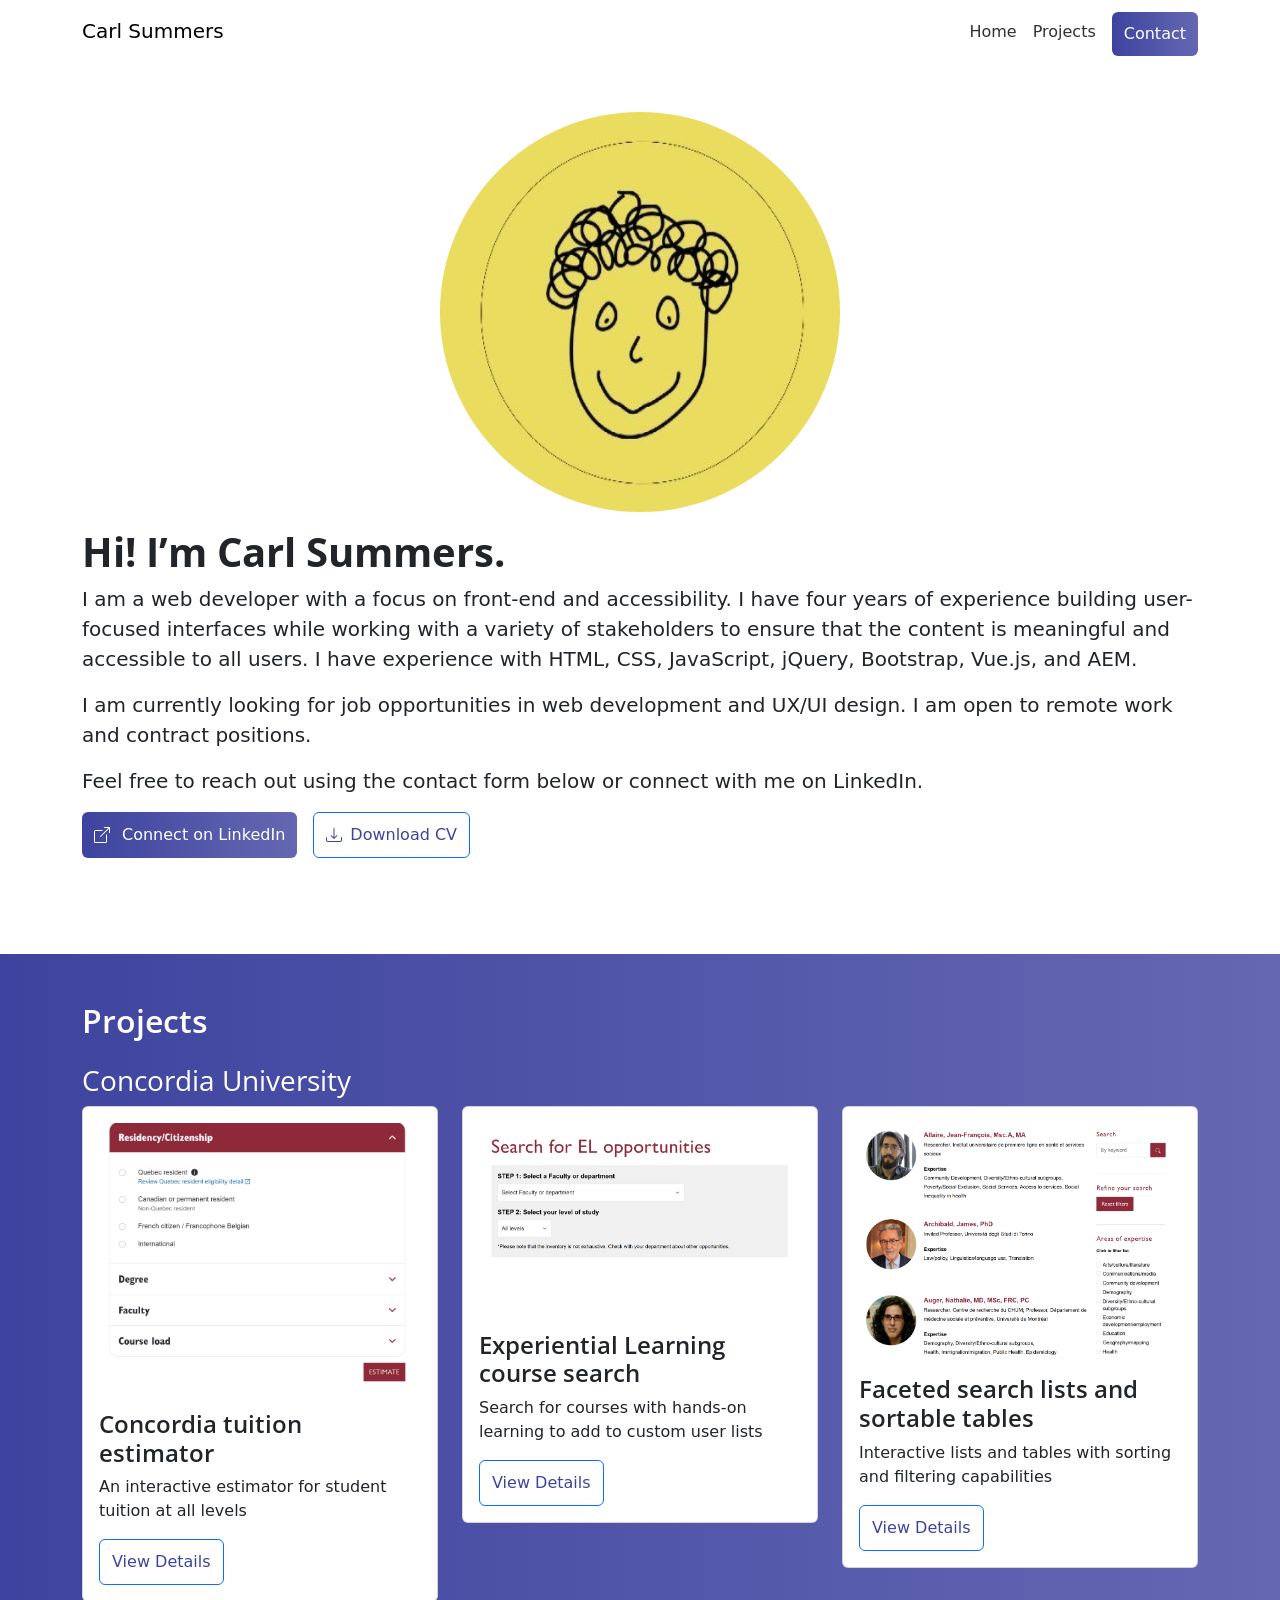
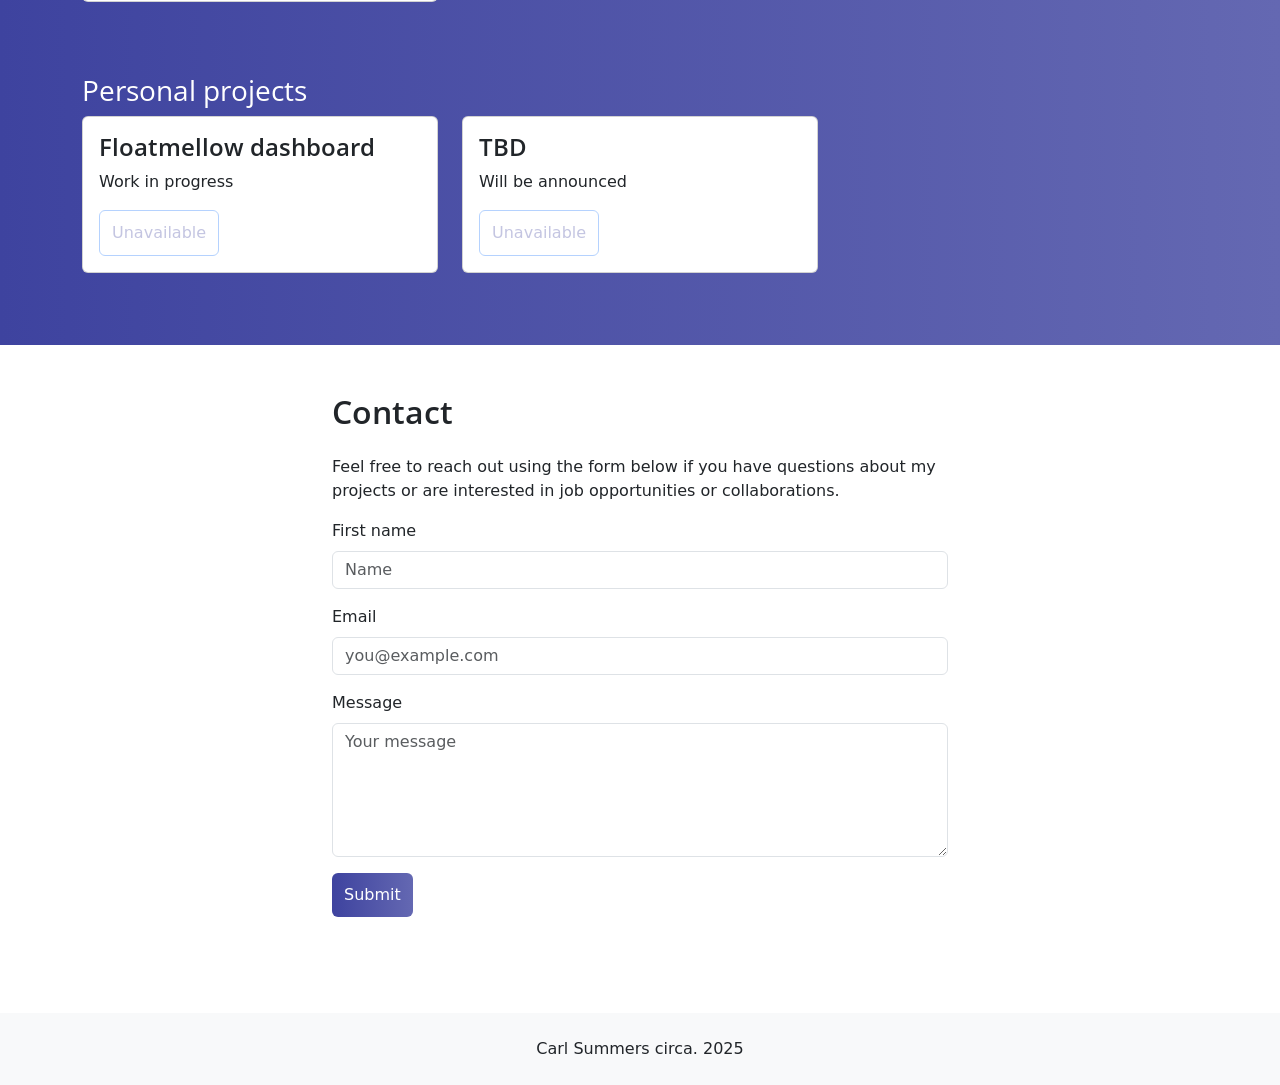
==== index.html @ 45f04d7b "Change w-50 to col-12 col-md-6" ====
<!DOCTYPE html>
<html lang="en">
<head>
  <meta charset="UTF-8">
  <meta name="viewport" content="width=device-width, initial-scale=1.0">
  <title>Carl Summers - Home</title>
  <link href="https://cdn.jsdelivr.net/npm/bootstrap@5.3.3/dist/css/bootstrap.min.css" rel="stylesheet">
  <link rel="preconnect" href="https://fonts.googleapis.com">
<link rel="preconnect" href="https://fonts.gstatic.com" crossorigin>
<link href="https://fonts.googleapis.com/css2?family=Open+Sans:ital,wght@0,300..800;1,300..800&display=swap" rel="stylesheet">
  <link rel="stylesheet" href="css/styles.css">
</head>
<body>
  <nav class="navbar navbar-expand-lg navbar-light">
    <div class="container">
      <a class="navbar-brand" href="index.html">Carl Summers</a>
      <div class="collapse navbar-collapse">
        <ul class="navbar-nav ms-auto">
          <li class="nav-item"><a class="nav-link" href="index.html">Home</a></li>
          <li class="nav-item"><a class="nav-link" href="index.html#projects">Projects</a></li>
          <li class="nav-item mt-1 ms-2"><a class="btn btn-primary" href="contact.html">Contact</a></li>
        </ul>
      </div>
    </div>
  </nav>

  <section class="py-5 d-flex flex-column align-items-center" id="home">
    <div class="img-container">
      <img src="img\background.jpg" alt="Profile Image" class="rounded-circle mx-auto d-block" style="width: 400px; height: 400px;">
    </div>
    <div class="container mt-3" role="region" aria-label="Introduction">
      <h1>Hi! I’m Carl Summers.</h1>
      <p class="lead">I am a web developer with a focus on front-end and accessibility. I have four years of experience building user-focused interfaces while working with a variety of stakeholders to ensure that the content is meaningful and accessible to all users. I have experience with HTML, CSS, JavaScript, jQuery, Bootstrap, Vue.js, and AEM.</p>
      <p class="lead">I am currently looking for job opportunities in web development and UX/UI design. I am open to remote work and contract positions.</p>
      <p class="lead">Feel free to reach out using the contact form below or connect with me on LinkedIn.</p>
      <div class="d-flex mt-3">
        <a href="https://www.linkedin.com/in/carl-summers-webdev/" class="btn btn-primary d-flex align-items-center" target="_blank">
          <svg xmlns="http://www.w3.org/2000/svg" width="16" height="16" fill="currentColor" class="bi bi-box-arrow-up-right me-1" viewBox="0 0 16 16">
            <path fill-rule="evenodd" d="M8.636 3.5a.5.5 0 0 0-.5-.5H1.5A1.5 1.5 0 0 0 0 4.5v10A1.5 1.5 0 0 0 1.5 16h10a1.5 1.5 0 0 0 1.5-1.5V7.864a.5.5 0 0 0-1 0V14.5a.5.5 0 0 1-.5.5h-10a.5.5 0 0 1-.5-.5v-10a.5.5 0 0 1 .5-.5h6.636a.5.5 0 0 0 .5-.5"/>
            <path fill-rule="evenodd" d="M16 .5a.5.5 0 0 0-.5-.5h-5a.5.5 0 0 0 0 1h3.793L6.146 9.146a.5.5 0 1 0 .708.708L15 1.707V5.5a.5.5 0 0 0 1 0z"/>
          </svg>
          <span class="ms-2">Connect on LinkedIn</span>
        </a>
        <a download class="btn btn-outline-primary d-flex align-items-center ms-3" href="files/Carl_Summers_CV.pdf" target="_blank">
          <svg xmlns="http://www.w3.org/2000/svg" width="16" height="16" fill="currentColor" class="bi bi-download" viewBox="0 0 16 16">
            <path d="M.5 9.9a.5.5 0 0 1 .5.5v2.5a1 1 0 0 0 1 1h12a1 1 0 0 0 1-1v-2.5a.5.5 0 0 1 1 0v2.5a2 2 0 0 1-2 2H2a2 2 0 0 1-2-2v-2.5a.5.5 0 0 1 .5-.5"/>
            <path d="M7.646 11.854a.5.5 0 0 0 .708 0l3-3a.5.5 0 0 0-.708-.708L8.5 10.293V1.5a.5.5 0 0 0-1 0v8.793L5.354 8.146a.5.5 0 1 0-.708.708z"/>
          </svg>
          <span class="ms-2">Download CV</span>
        </a>
      </div>
    </div>
  </section>

  <section class="py-5 mt-5 bg-gradients" id="projects">
    <div class="container" role="region" aria-label="Projects">
      <h2 class="mb-4">Projects</h2>
      <h3 class="fw-normal">Concordia University</h3>
      <div class="row">
        <div class="col-md-4">
          <div class="card mb-4">
            <div class="card-body">
              <img src="img/Screenshot 2025-04-14 145049.png" alt="Project Image" class="img-fluid mb-3">
              <h4 class="card-title">Concordia tuition estimator</h4>
              <p class="card-text">An interactive estimator for student tuition at all levels</p>
              <a href="project-detail.html?id=1"
              data-src="img\tuition-estimator.gif"
              data-title="Concordia tuition estimator"
              data-involvement="<ul>
                <li>Myself</li>
                <li>UX expert on best practices to display content and user paths and accessibility concerns, who worked closely to get specifications and clarity from stakeholders</li>
 <li>UI designer who worked with Figma and worked alongside the UX expert</li>
<li>project manager who aided in testing data and structuring documentation with overview of how data is being conditionally calculated; developed endpoints through AEM endpoints that were queried via code implementation</li>
<li>Manager or my lead who was overseeing the time estimates and timeframe of the project</li>
              </ul>"
              data-role="<ul>
                <li>implementation of financial data logic and UI functionality</li>
                <li>Constructing documentation of all conditional paths for each option in the tuition estimator including special clauses defined by the stakeholder; lot of this was done in conjunction with the project manager</li>
                <li>Worked closely with UX/UI on how to implement UI flow and how to display financial data in a meaningful way</li>
                <li>Worked with project manager who aided in structuring and testing data shown from tuition estimator, and provided an endpoint with the financial data to be pulled in</li>
              </ul>"
              data-factors="<ul>
                  <li>Accessible UI and navigation for disabled and sight impaired users; using screen reader and keyboard testing to thoroughly discover issues</li>
                  <li>Bootstrap 5 component functionality through custom tooltips that work with both mouse and keyboard, and are read by screen readers</li>
                  <li>Understandable and meaningful content implementation by showing it to the correct audience</li>
                  <li>Implement multiple conditions for the various options chosen through the UI and do necessary calculations on financial data</li>
                  <li>Provide time estimates to my manager</li>
                  <li>Use of jQuery and JavaScript, CSS, HTML for styling and functionality</li>
                  <li>AEM and content fragments</li>
                  <li>GitHub for code storage and version control</li>
                </ul>"
              data-link="https://www.concordia.ca/students/financial/tuition-fees/rates.html"
              class="btn btn-outline-primary portfolio-btn">View Details</a>
            </div>
          </div>
        </div>
        <div class="col-md-4">
          <div class="card mb-4">
            <div class="card-body">
              <img src="img/Screenshot 2025-04-14 145919.png" alt="Project Image" class="img-fluid mb-3">
              <h4 class="card-title">Experiential Learning course search</h4>
              <p class="card-text">Search for courses with hands-on learning to add to custom user lists</p>
              <a href="project-detail.html?id=2"
              data-src="img\experiential-learning.gif"
              data-title="Experiential Learning course search"
              data-involvement="<ul><li>Myself and my lead who was overseeing the project</li></ul>"
              data-role="<ul>
                <li>Update existing code to Bootstrap 5 and modernize the UI</li>
                <li>Update the UI so that it is fully accessible to screen reader</li>
                <li>Work with Vue to update filtering functionality displaying additional metadata content relating to each course</li>
                <li>Embedding in AEM and using FileZilla FTP server to upload files to host server</li>
                <li>Cleaning Excel data and compiling into CSV for upload to Concordia’s Open Data service</li>
              </ul>"
              data-factors="<ul>
                <li>Keeping track of new content to add and that it is correct</li>
                <li>Ensuring that the UI and design is accessible to all users</li>
                <li>Check with stakeholders about specifications and update them on progress</li>
              </ul>"
              data-link="https://www.concordia.ca/academics/experiential-learning/students/search.html"
              class="btn btn-outline-primary portfolio-btn">View Details</a>
            </div>
          </div>
        </div>
        <div class="col-md-4">
          <div class="card mb-4">
            <div class="card-body">
              <img class="img-fluid mb-3" src="img\Screenshot 2025-04-14 150159.png" alt="Project Image">
              <h4 class="card-title">Faceted search lists and sortable tables</h4>
              <p class="card-text">Interactive lists and tables with sorting and filtering capabilities</p>
              <a href="project-detail.html?id=3"
                  data-src="img\faceted-search-list.gif"
                 data-title="Faceted search lists and sortable tables"
                 data-involvement="<ul><li>Myself and the webmaster in charge of the project</li></ul>"
                  data-role="<ul>
                    <li>Update UI of faceted search to Bootstrap 5 and fix filtering using vanilla JavaScript</li>
                    <li>Create sortable table using <span><a href='https://mottie.github.io/tablesorter/docs/'></a>Tablesorter</span> library which can use multiple query parameters passed to the table</li>
                  </ul>"
                  data-factors="<ul>
                    <li>Legacy code with broken functionality had to be updated</li>
                    <li>Client was specific about layout of the table and how it should look</li>
                  </ul>"
                  data-link="https://www.concordia.ca/artsci/scpa/quescren/researchers/Researcher-directory.html"
                 class="btn btn-outline-primary portfolio-btn">View Details</a>
            </div>
          </div>
        </div>
      </div>
      <h3 class="mt-5 fw-normal">Personal projects</h3>
      <div class="row">
        <div class="col-md-4">
          <div class="card mb-4">
            <div class="card-body">
              <h4 class="card-title">Floatmellow dashboard</h4>
              <p class="card-text">Work in progress</p>
              <a href="project-detail.html?id=4"
                data-title=""
                data-description=""
                data-role=""
                data-factors=""
                data-link=""
                class="btn btn-outline-primary portfolio-btn disabled"
                aria-disabled="true">
                Unavailable
              </a>
            </div>
          </div>
        </div>
        <div class="col-md-4">
          <div class="card mb-4">
            <div class="card-body">
              <h4 class="card-title">TBD</h4>
              <p class="card-text">Will be announced</p>
              <a href="project-detail.html?id=5"
                data-title=""
                data-description=""
                data-role=""
                data-factors=""
                data-link=""
                class="btn btn-outline-primary portfolio-btn disabled"
                aria-disabled="true">
                Unavailable
              </a>
            </div>
          </div>
        </div>
      </div>
    </div>
  </section>

  <section class="py-5" id="contact">
    <div class="container col-12 col-md-6 mx-md-auto" role="region" aria-label="Contact form">
      <h2 class="mb-4">Contact</h2>
      <p>Feel free to reach out using the form below if you have questions about my projects or are interested in job opportunities or collaborations.</p>
      <form action="https://api.web3forms.com/submit" method="POST">
        <input type="hidden" name="access_key" value="1ac0d9ce-be2e-49bb-8efc-424d55ab4672">
        <div class="mb-3">
          <label for="name" class="form-label">First name</label>
          <input type="text" name="name" class="form-control" id="name" placeholder="Name" required>
        </div>
        <div class="mb-3">
          <label for="email" class="form-label">Email</label>
          <input type="email" class="form-control" name="email" id="email" placeholder="you@example.com" required>
        </div>
        <div class="mb-3">
          <label for="message" class="form-label">Message</label>
          <textarea class="form-control" id="message" name="message" rows="5" placeholder="Your message" required></textarea>
        </div>
        <input type="hidden" name="redirect" value="https://web3forms.com/success">
        <button type="submit" class="btn btn-primary">Submit</button>
      </form>
    </div>
  </section>

  <footer class="text-center py-4 bg-light mt-5">
    <p class="mb-0">Carl Summers circa. 2025</p>
  </footer>

  <script src="https://cdn.jsdelivr.net/npm/bootstrap@5.3.3/dist/js/bootstrap.bundle.min.js"></script>
  <script src="js/index.js"></script>
</body>
</html>
---- css/styles.css ----
h1 {
    font-family: 'Open Sans', sans-serif;
    font-size: 2.5rem;
    font-weight: 700;
}

h2 {
    font-family: 'Open Sans', sans-serif;
    font-size: 2rem;
    font-weight: 600;
}
h3 {
    font-family: 'Open Sans', sans-serif;
    font-size: 1.75rem;
    font-weight: 600;
}
h4 {
    font-family: 'Open Sans', sans-serif;
    font-size: 1.5rem;
    font-weight: 600;
}
h5 {
    font-family: 'Open Sans', sans-serif;
    font-size: 1.25rem;
    font-weight: 600;
}
h6 {
    font-family: 'Open Sans', sans-serif;
    font-size: 1rem;
    font-weight: 600;
}

details {
    color: #3e439f;
}

.btn-link {
    color: #3e439f;
}

.btn.disabled {
    color: #3e439f;
    opacity: 0.3;
    pointer-events: none;
}

a:focus {
    outline: 1px solid inherit;
}

a.btn-primary,
button.btn-primary {
    background: linear-gradient(to right, #3e439f, #6468b2);
    border: none;
    color: white;
}

a.btn-primary:hover,
button.btn-primary:hover,
a.btn-primary:active,
button.btn-primary:active {
    background: linear-gradient(to right, #6468b2, #3e439f);
    color: white;
}

a.btn,
.nav-link,
button.btn {
    min-width: 44px;
    min-height: 44px;
    line-height: 32px;
}

a.btn:focus-visible {
    outline: 1px solid inherit;
}

a.btn-primary:focus {
    outline: 1px solid inherit;
    outline-offset: -2px;
}

a.btn-outline-primary:hover,
.btn:first-child:active,
:not(.btn-check)+.btn:active {
    background-color: #4e54c8;
    border-color: #4e54c8;
    color: white;
}

.btn-outline-primary {
    border-color: linear-gradient(to right, #6468b2, #3e439f);
    color: #3e439f;
}

.bg-gradients {
    background: linear-gradient(to right, #3e439f, #6468b2);
    color: white;
}

.nav-link {
    color: rgba(0, 0, 0, 0.807);
}

.navbar-brand {
    min-width: 44px;
    min-height: 44px;
    line-height: 32px;
}
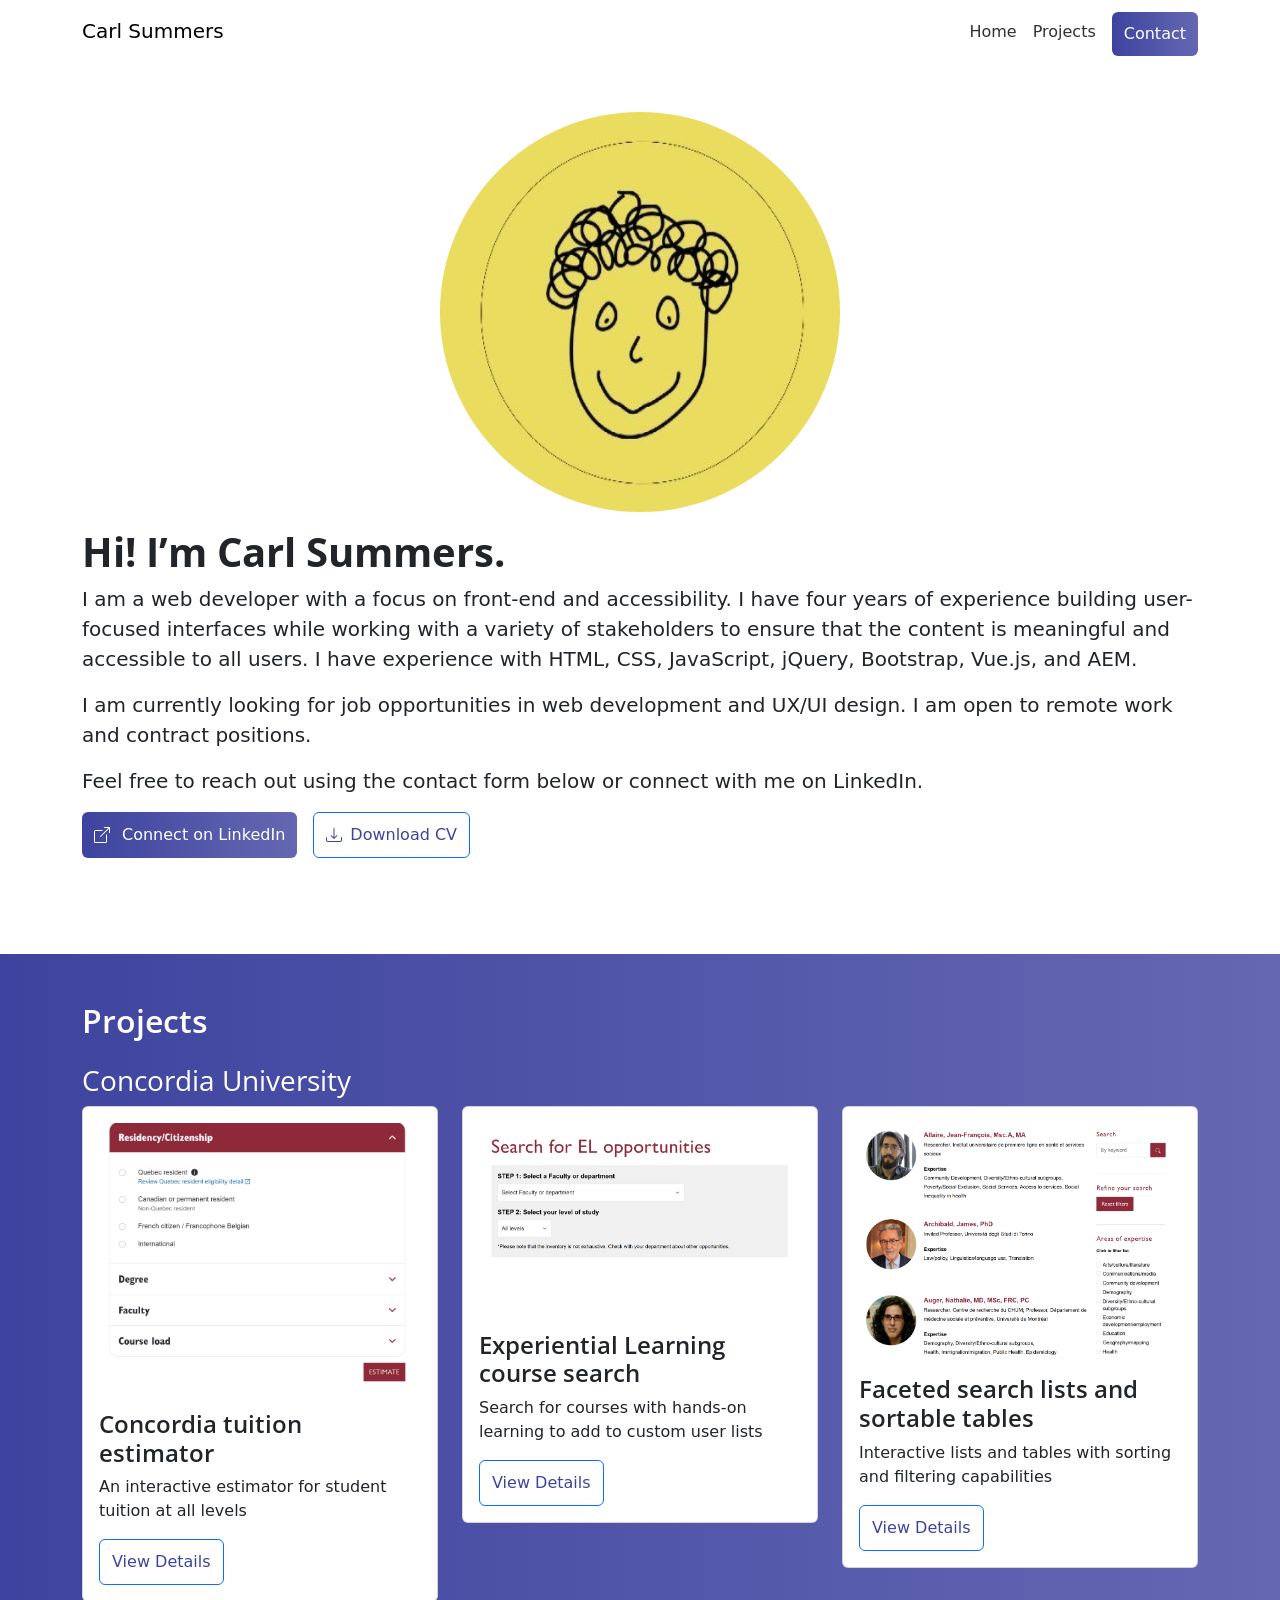
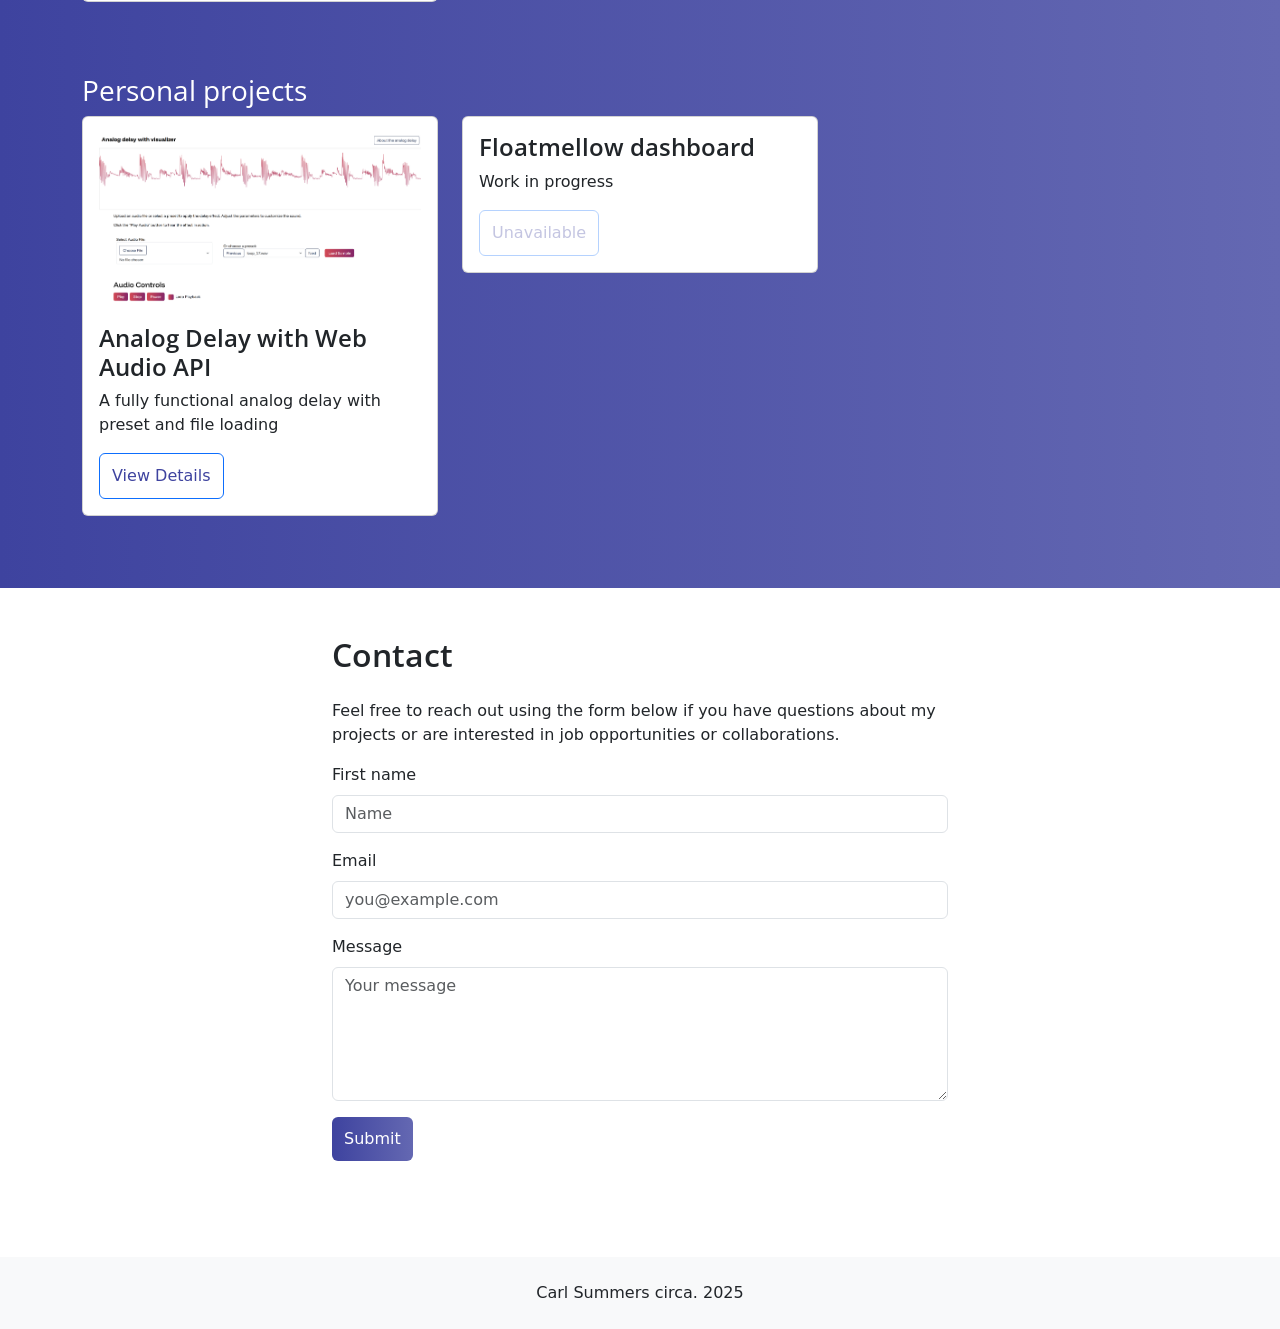
==== commit 0996f0e6: "Upload person project number 1" ====
--- a/index.html
+++ b/index.html
@@ -150,26 +150,38 @@
         <div class="col-md-4">
           <div class="card mb-4">
             <div class="card-body">
+              <img class="img-fluid mb-3" src="img\Screenshot 2025-04-20 223058.png" alt="Project Image">
+              <h4 class="card-title">Analog Delay with Web Audio API</h4>
+              <p class="card-text">A fully functional analog delay with preset and file loading</p>
+              <a href="project-detail.html?id=4"
+              data-src="img\analog-delay-project.gif"
+                data-title="Analog Delay with Web Audio API"
+                data-involvement="<ul><li>Myself</li></ul>"
+                data-role="<ul>
+                  <li>Created a fully functional analog delay using Web Audio API</li>
+                  <li>Built UI with accessibility in mind with strong emphasis on focus states and keyboard navigation</li>
+                  <li>Leveraged JavaScript module system without the need for Node.js</li>
+                  <li>Integrated a preset system that lets users scrub through or select presets, and load them</li>
+                  <li>Leveraged tools such as ChatGPT to help with code generation and debugging</li>
+                  <li>Always wanted to learn about audio processing as I am a hobbyist musician</li>
+                </ul>"
+                data-factors="<ul>
+                  <li>Learned Web Audio API for the first time and encountered its steep learning curve</li>
+                  <li>First time working with digital signal processing (DSP) in code to make audio effects</li>
+                  <li>First time using JavaScript module system without NodeJS</li>
+                  <li>Could not integrate DrumGAN directly since there's no API integration available at the moment</li>"
+                data-link="https://analogdelay.netlify.app/"
+                class="btn btn-outline-primary portfolio-btn">
+                View Details
+              </a>
+            </div>
+          </div>
+        </div>
+        <div class="col-md-4">
+          <div class="card mb-4">
+            <div class="card-body">
               <h4 class="card-title">Floatmellow dashboard</h4>
               <p class="card-text">Work in progress</p>
-              <a href="project-detail.html?id=4"
-                data-title=""
-                data-description=""
-                data-role=""
-                data-factors=""
-                data-link=""
-                class="btn btn-outline-primary portfolio-btn disabled"
-                aria-disabled="true">
-                Unavailable
-              </a>
-            </div>
-          </div>
-        </div>
-        <div class="col-md-4">
-          <div class="card mb-4">
-            <div class="card-body">
-              <h4 class="card-title">TBD</h4>
-              <p class="card-text">Will be announced</p>
               <a href="project-detail.html?id=5"
                 data-title=""
                 data-description=""
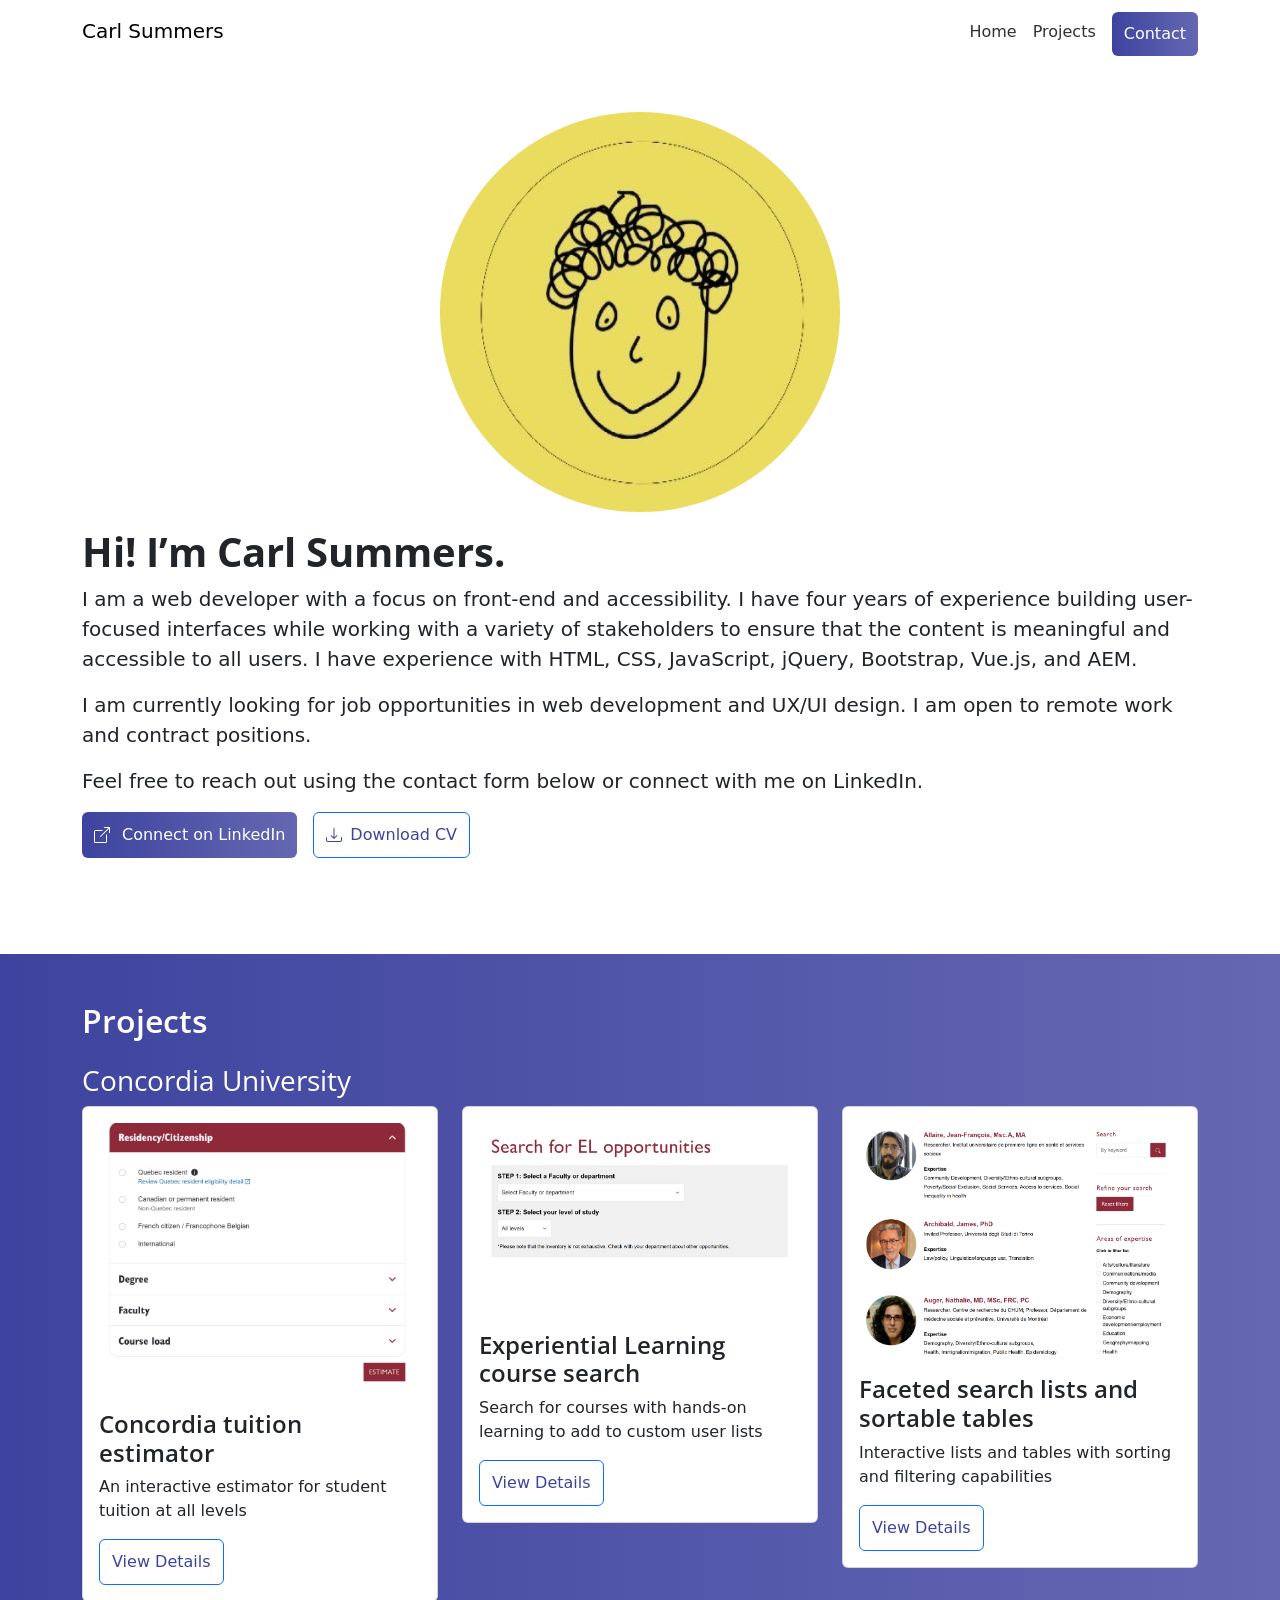
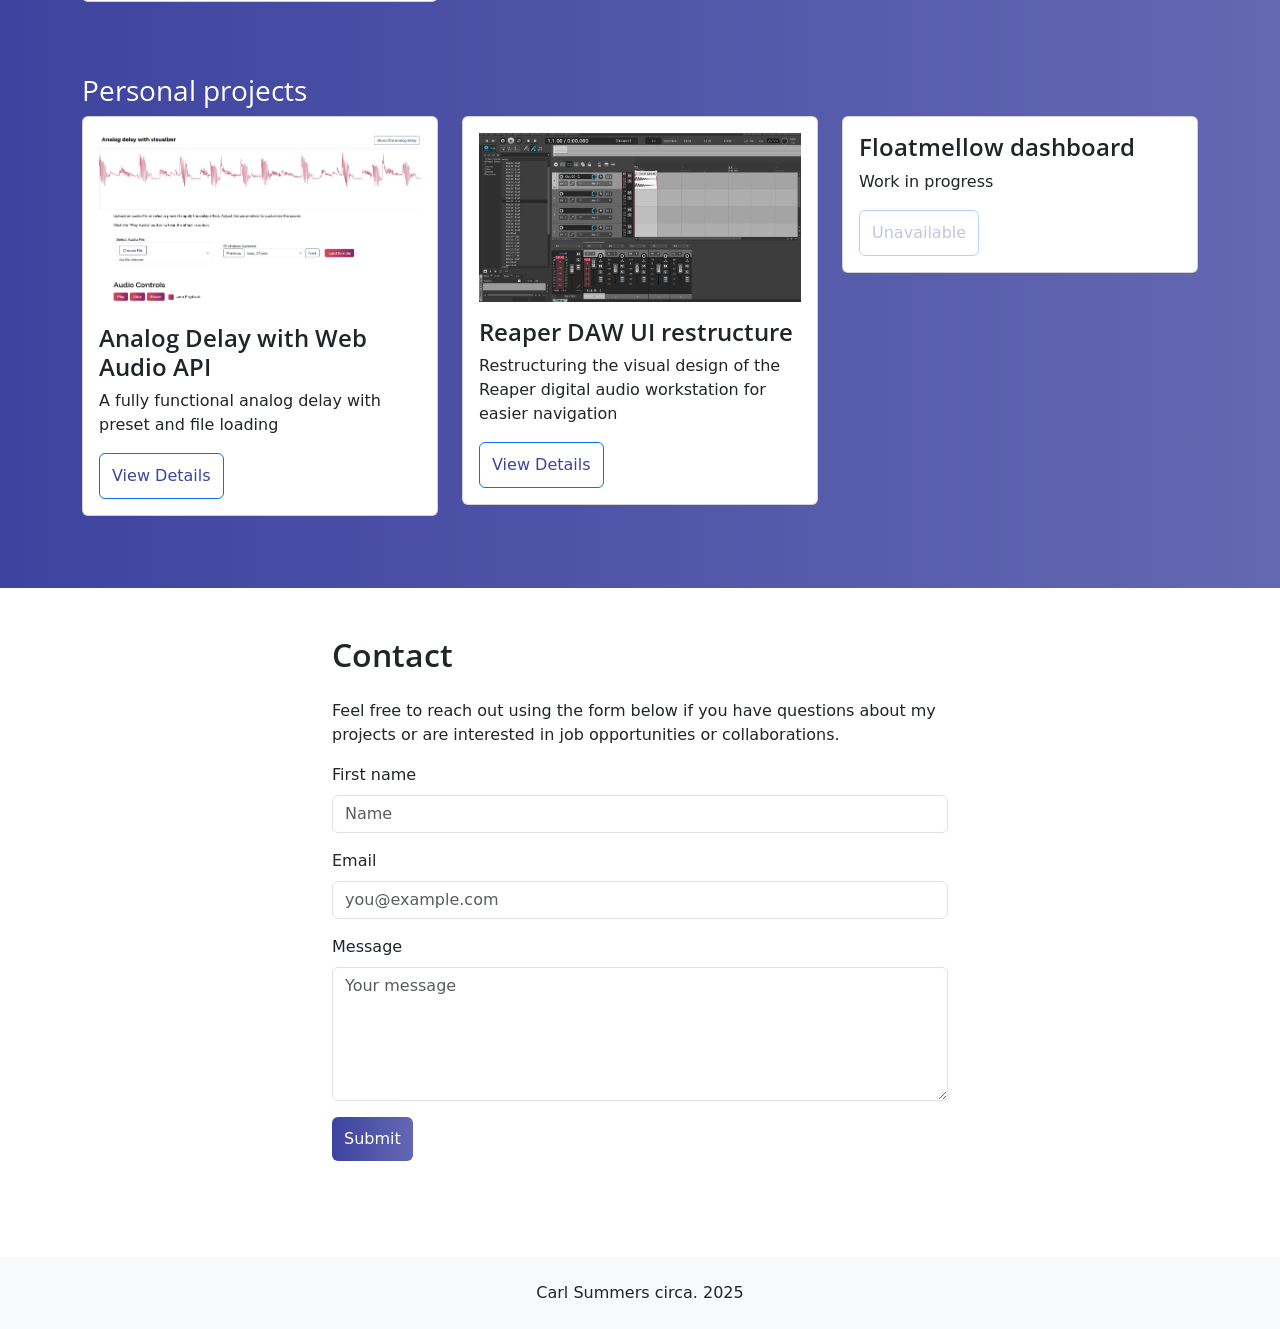
==== commit 232d09fd: "Add Reaper UI restructuring project" ====
--- a/index.html
+++ b/index.html
@@ -169,8 +169,37 @@
                   <li>Learned Web Audio API for the first time and encountered its steep learning curve</li>
                   <li>First time working with digital signal processing (DSP) in code to make audio effects</li>
                   <li>First time using JavaScript module system without NodeJS</li>
-                  <li>Could not integrate DrumGAN directly since there's no API integration available at the moment</li>"
+                  <li>Could not integrate DrumGAN directly since there's no API integration available at the moment</li>
+                </ul>"
                 data-link="https://analogdelay.netlify.app/"
+                class="btn btn-outline-primary portfolio-btn">
+                View Details
+              </a>
+            </div>
+          </div>
+        </div>
+        <div class="col-md-4">
+          <div class="card mb-4">
+            <div class="card-body">
+              <img class="img-fluid mb-3" src="img\reaper-daw-ui-restructure.jpg" alt="Project Image">
+              <h4 class="card-title">Reaper DAW UI restructure</h4>
+              <p class="card-text">Restructuring the visual design of the Reaper digital audio workstation for easier navigation</p>
+              <a href="project-detail.html?id=4"
+              data-src="img\reaper-daw-ui-restructure.jpg"
+                data-title="Reaper DAW UI restructure"
+                data-involvement="<ul><li>Myself</li></ul>"
+                data-role="<ul>
+                  <li>Updated icons, menu structure and layout of my copy of the Reaper digital audio workstation</li>
+                  <li>Solved the issue of confusing menu icons cluttering the screen and chunking similar functions together</li>
+                  <li>Used ReaPack scripts and external icons to update the UI</li>
+                  <li>Consider what my needs were for design and usability as a music producer and audio engineer</li>
+                </ul>"
+                data-factors="<ul>
+                  <li>Learned implementation of ReaPack scripts to implement dropdowns</li>
+                  <li>Learned Reaper's concept of Action IDs to activate scripts and native Reaper functionality</li>
+                  <li>Understand how Reaper loads and uses icons and tooltips for menu items</li>
+                </ul>"
+                data-link=""
                 class="btn btn-outline-primary portfolio-btn">
                 View Details
               </a>
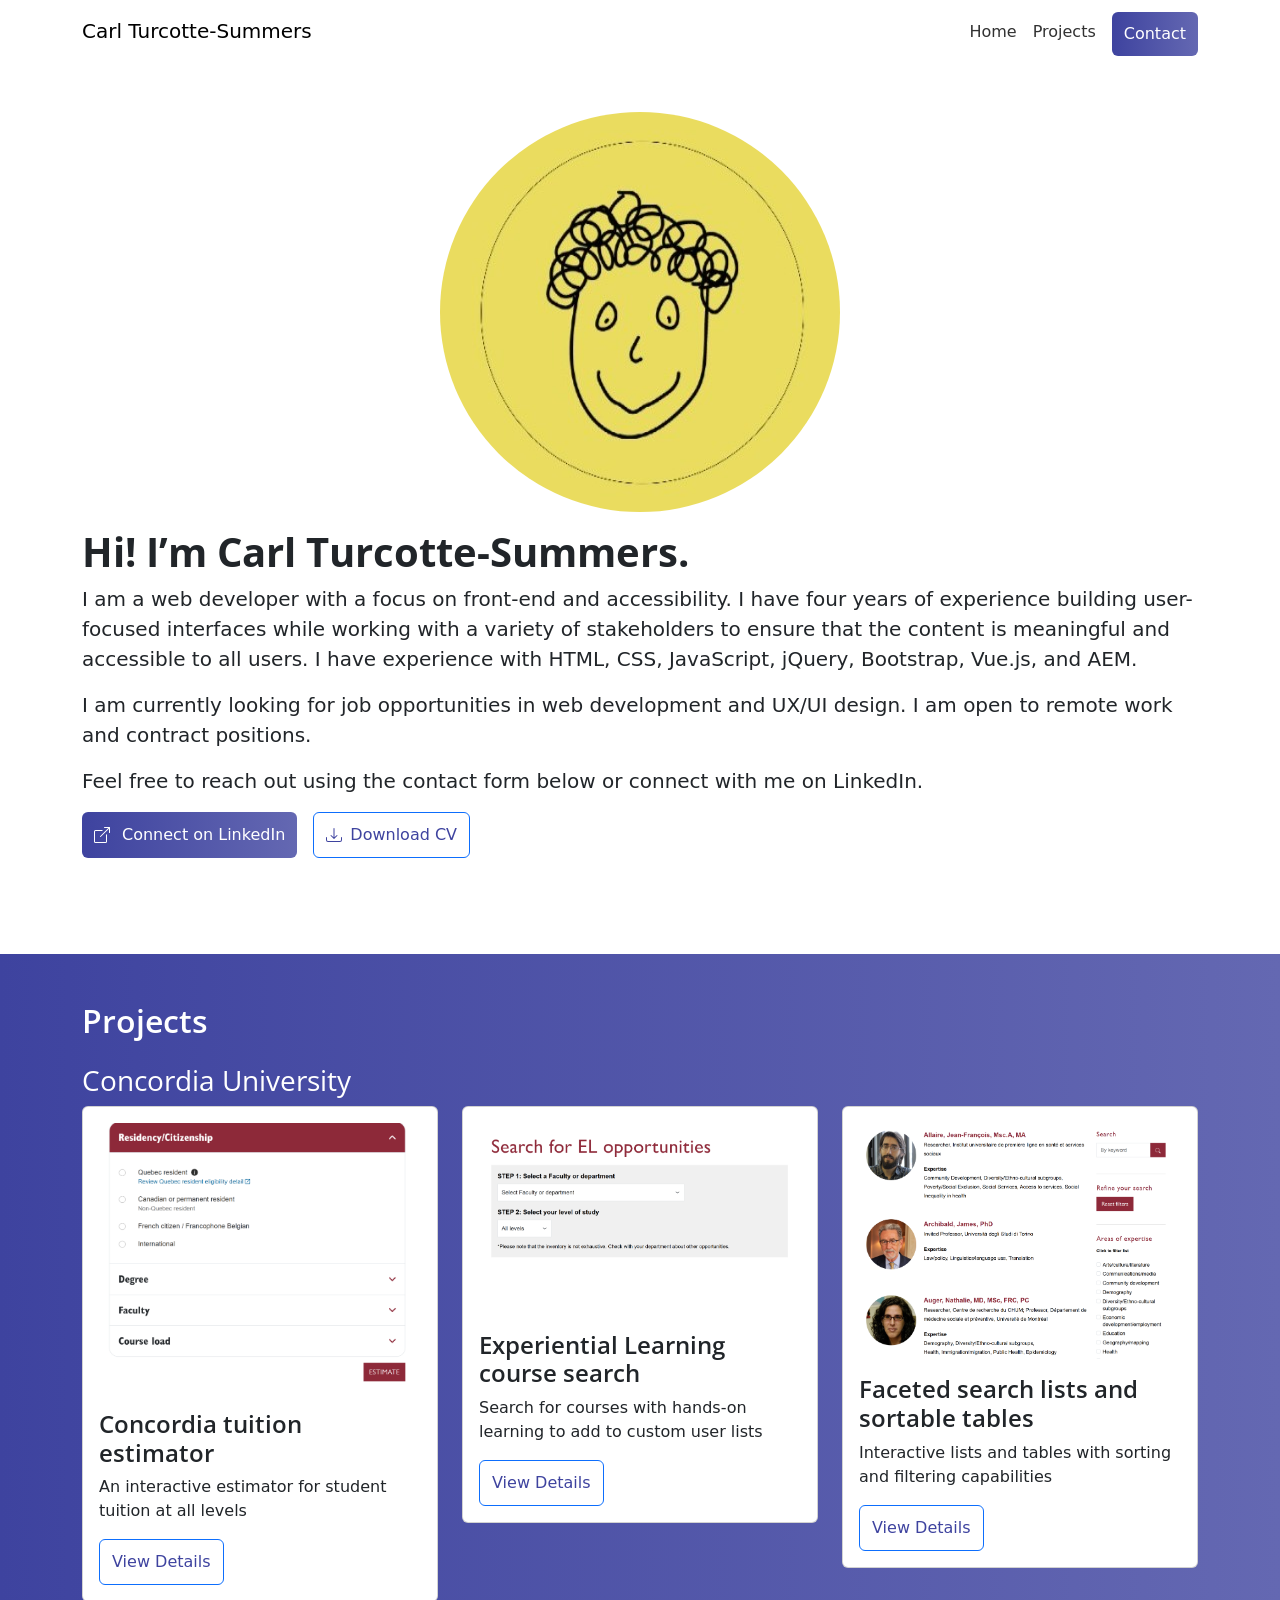
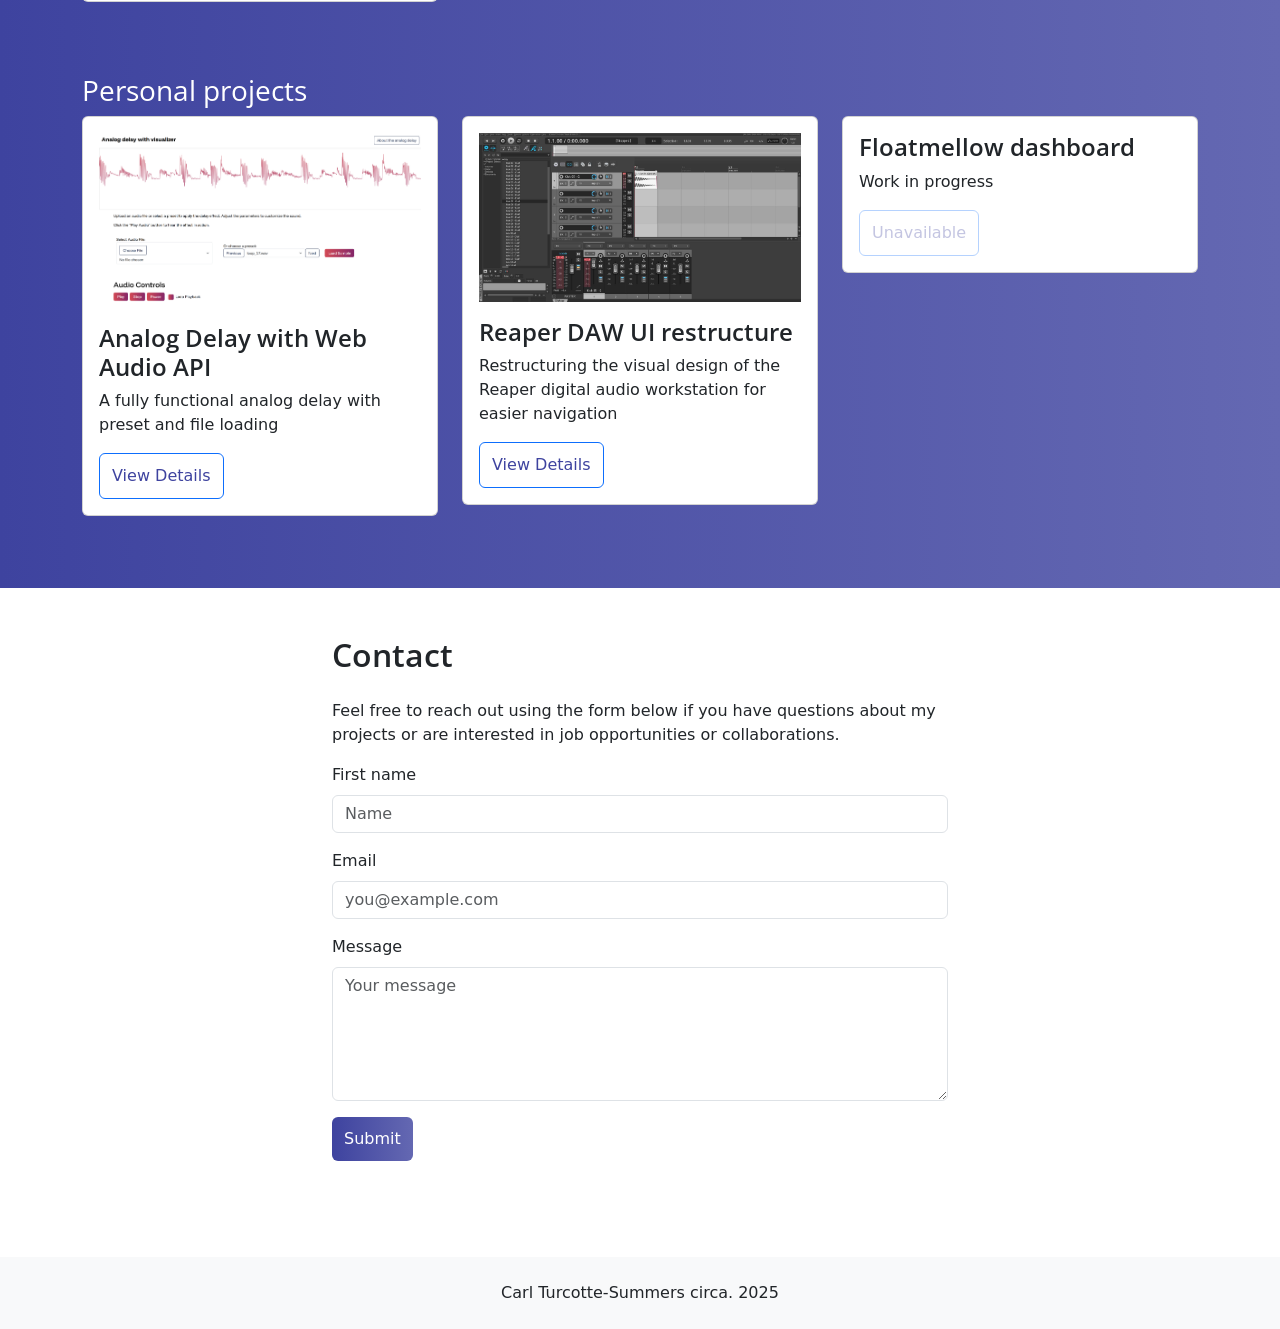
==== commit b7e048ba: "Update date to be Turcotte-Summers for branding" ====
--- a/index.html
+++ b/index.html
@@ -3,7 +3,7 @@
 <head>
   <meta charset="UTF-8">
   <meta name="viewport" content="width=device-width, initial-scale=1.0">
-  <title>Carl Summers - Home</title>
+  <title>Home | Carl Turcotte-Summers</title>
   <link href="https://cdn.jsdelivr.net/npm/bootstrap@5.3.3/dist/css/bootstrap.min.css" rel="stylesheet">
   <link rel="preconnect" href="https://fonts.googleapis.com">
 <link rel="preconnect" href="https://fonts.gstatic.com" crossorigin>
@@ -13,7 +13,7 @@
 <body>
   <nav class="navbar navbar-expand-lg navbar-light">
     <div class="container">
-      <a class="navbar-brand" href="index.html">Carl Summers</a>
+      <a class="navbar-brand" href="index.html">Carl Turcotte-Summers</a>
       <div class="collapse navbar-collapse">
         <ul class="navbar-nav ms-auto">
           <li class="nav-item"><a class="nav-link" href="index.html">Home</a></li>
@@ -29,7 +29,7 @@
       <img src="img\background.jpg" alt="Profile Image" class="rounded-circle mx-auto d-block" style="width: 400px; height: 400px;">
     </div>
     <div class="container mt-3" role="region" aria-label="Introduction">
-      <h1>Hi! I’m Carl Summers.</h1>
+      <h1>Hi! I’m Carl Turcotte-Summers.</h1>
       <p class="lead">I am a web developer with a focus on front-end and accessibility. I have four years of experience building user-focused interfaces while working with a variety of stakeholders to ensure that the content is meaningful and accessible to all users. I have experience with HTML, CSS, JavaScript, jQuery, Bootstrap, Vue.js, and AEM.</p>
       <p class="lead">I am currently looking for job opportunities in web development and UX/UI design. I am open to remote work and contract positions.</p>
       <p class="lead">Feel free to reach out using the contact form below or connect with me on LinkedIn.</p>
@@ -191,7 +191,7 @@
                 data-role="<ul>
                   <li>Updated icons, menu structure and layout of my copy of the Reaper digital audio workstation</li>
                   <li>Solved the issue of confusing menu icons cluttering the screen and chunking similar functions together</li>
-                  <li>Used ReaPack scripts and external icons to update the UI</li>
+                  <li>Used ReaPack scripts and external icons/themes to update the UI</li>
                   <li>Consider what my needs were for design and usability as a music producer and audio engineer</li>
                 </ul>"
                 data-factors="<ul>
@@ -253,7 +253,7 @@
   </section>
 
   <footer class="text-center py-4 bg-light mt-5">
-    <p class="mb-0">Carl Summers circa. 2025</p>
+    <p class="mb-0">Carl Turcotte-Summers circa. 2025</p>
   </footer>
 
   <script src="https://cdn.jsdelivr.net/npm/bootstrap@5.3.3/dist/js/bootstrap.bundle.min.js"></script>
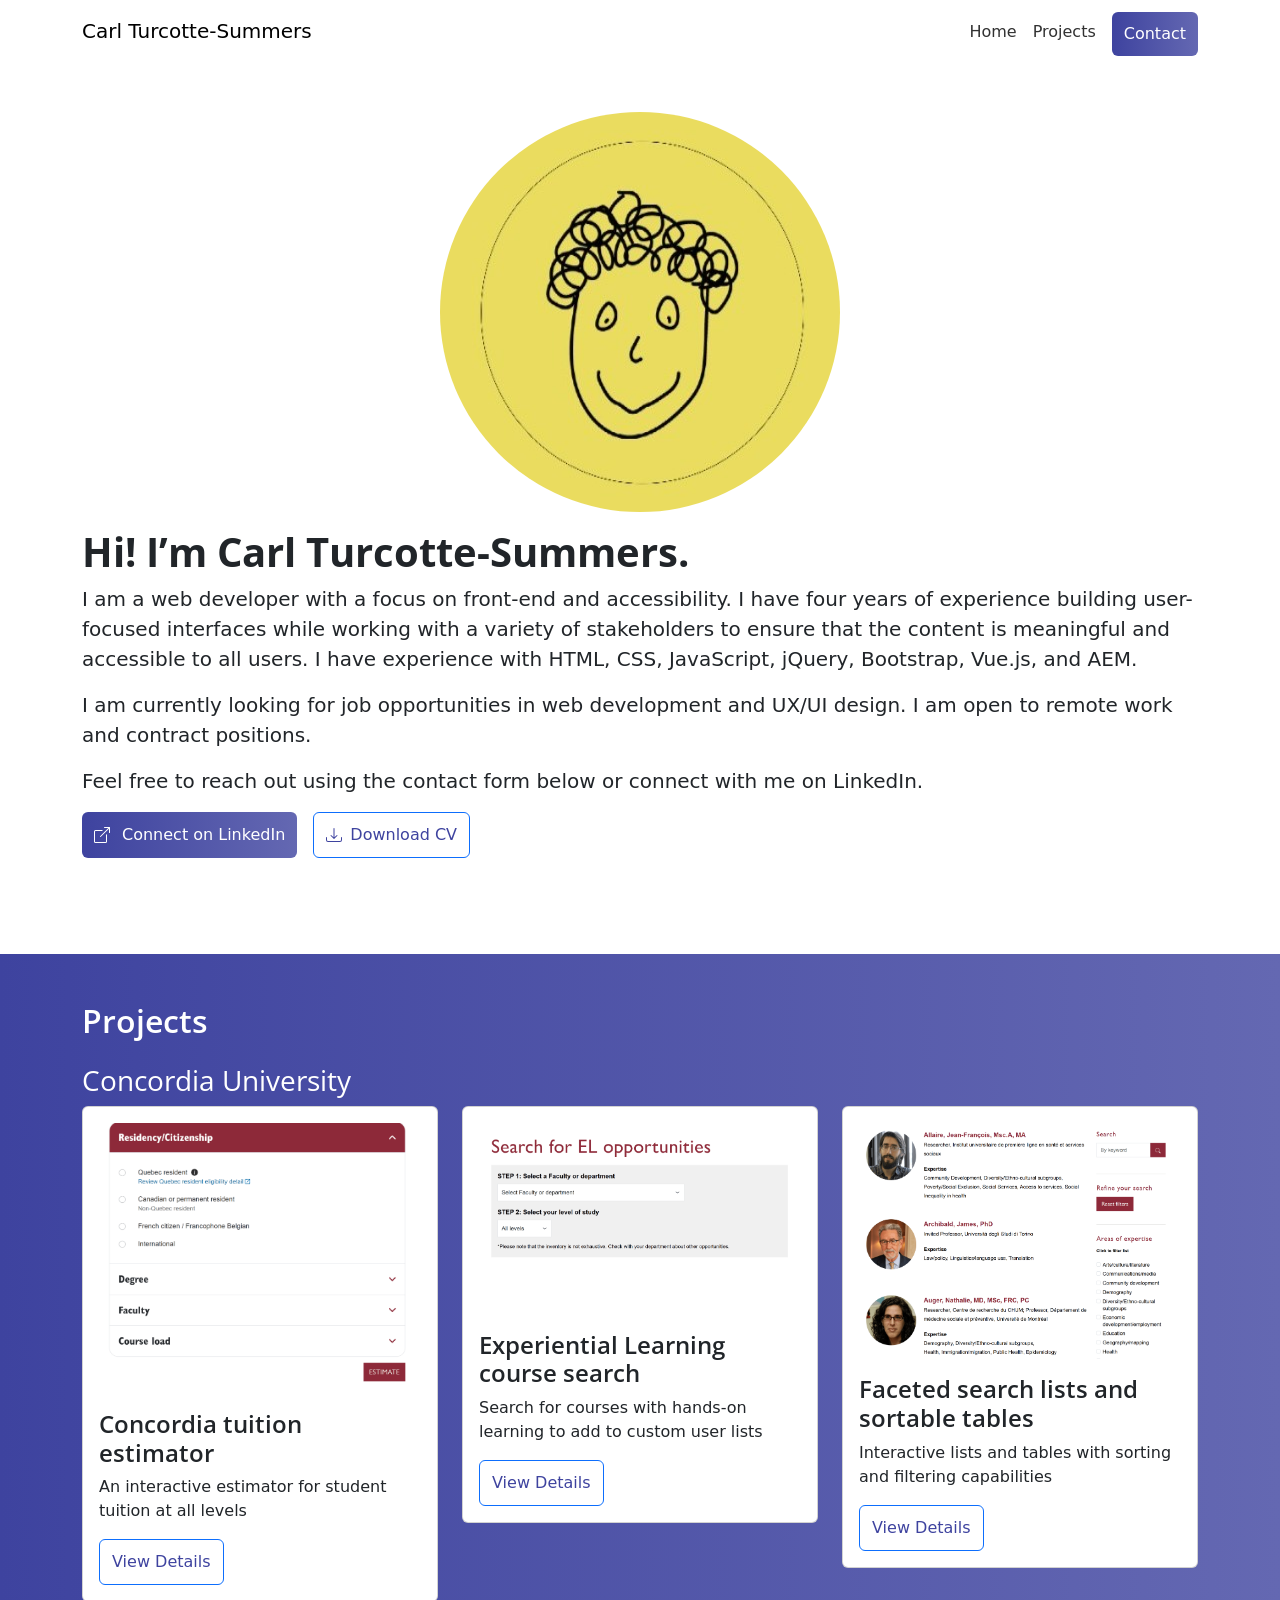
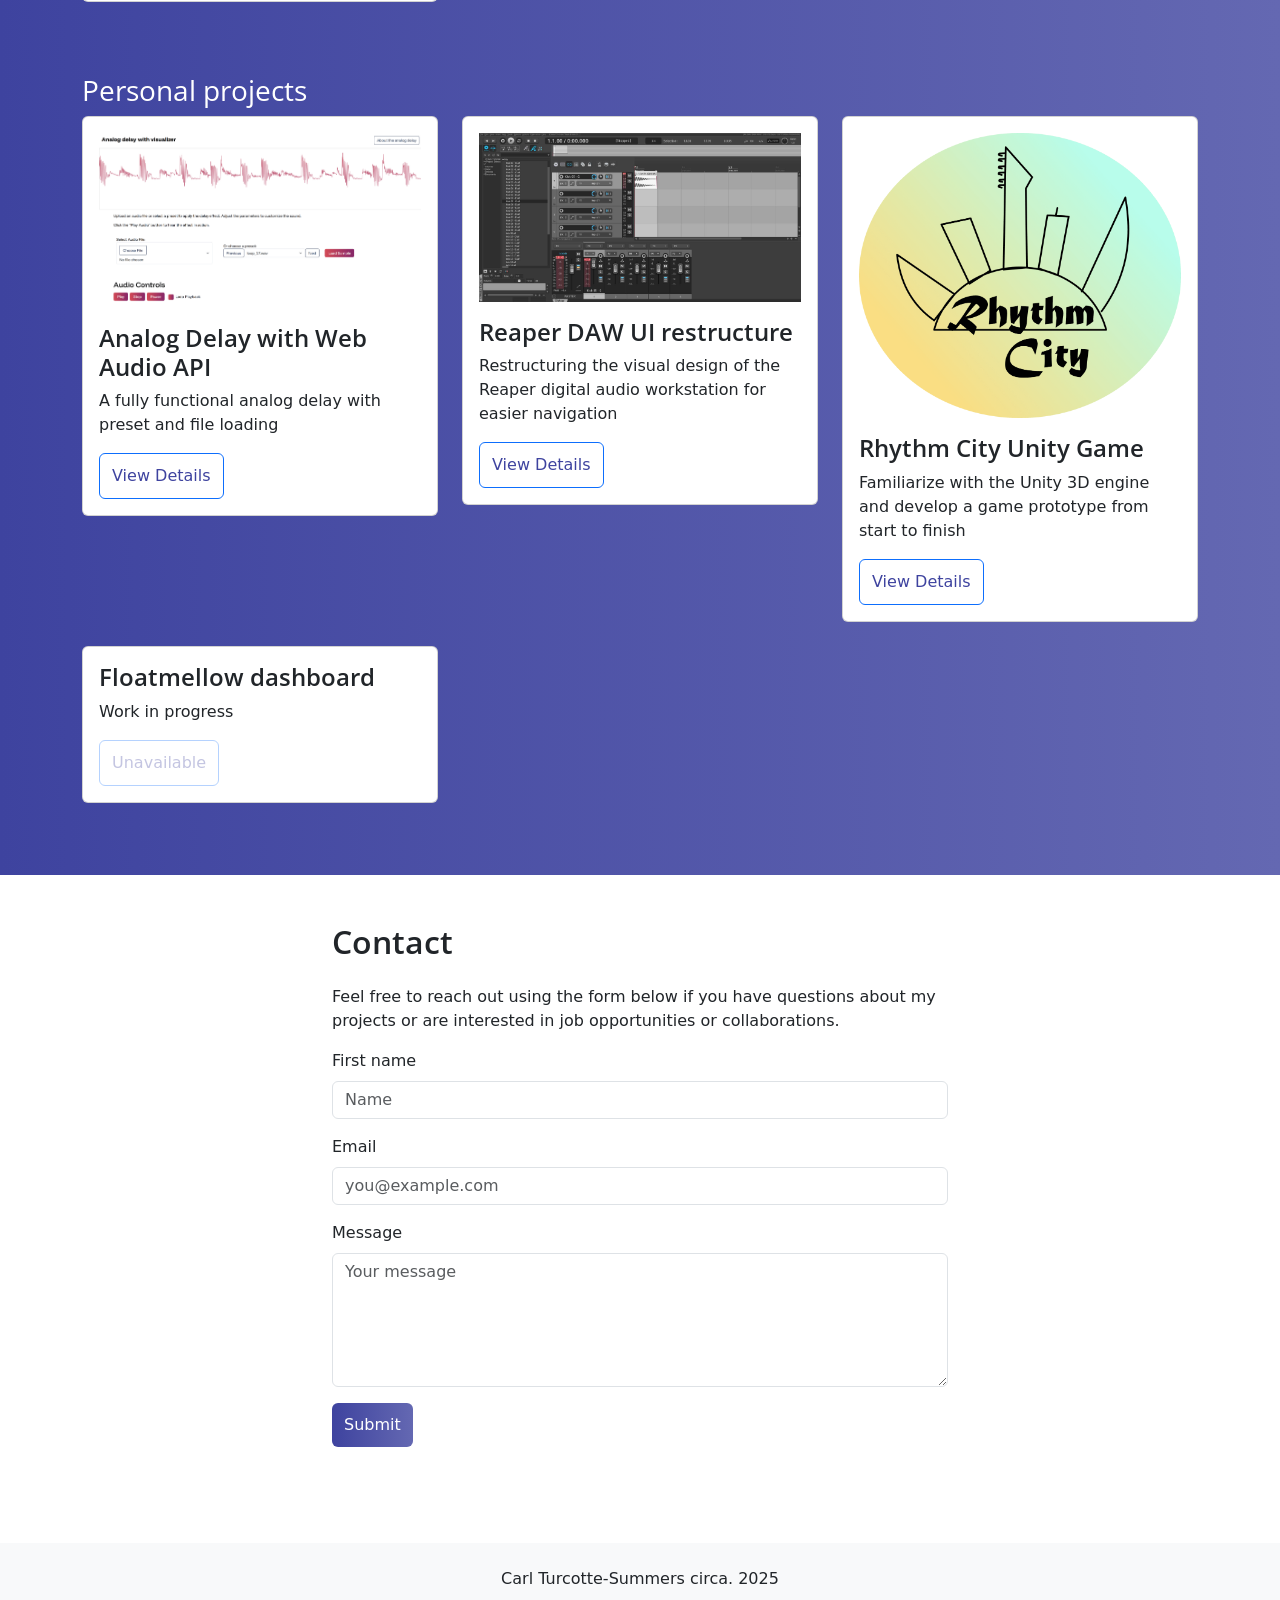
==== commit e7ba8073: "Add info, images to new entry and compress images for smaller footprint" ====
--- a/index.html
+++ b/index.html
@@ -209,6 +209,36 @@
         <div class="col-md-4">
           <div class="card mb-4">
             <div class="card-body">
+              <img class="img-fluid mb-3" src="img\rhythmcity-unityplay.png" alt="Rhythm City project image">
+              <h4 class="card-title">Rhythm City Unity Game</h4>
+              <p class="card-text">Familiarize with the Unity 3D engine and develop a game prototype from start to finish</p>
+              <a href="project-detail.html?id=5"
+              data-src="img\Screenshot 2026-08-04 172417.png"
+                data-title="Rhythm City Unity Game"
+                data-involvement="<ul><li>Myself</li></ul>"
+                data-role="<ul>
+                  <li>Develop game logic to be simple yet entertaining to understand</li>
+                  <li>Incorporate the use of external resources such as animation, 3D assets and text animations to enhance the theme and liveliness</li>
+                  <li>Create the UI in Affinity Designer and make interacting with buttons/sliders accessible</li>
+                  <li>Administer full keyboard and gamepad controls</li>
+                  <li>Build and deploy versions of the game to Itch.io using their Butler command-line tool</li>
+                </ul>"
+                data-factors="<ul>
+                  <li>Rely on third-party 3D assets since my current skills in asset development is minimal</li>
+                  <li>Working with animation sources such as Mesh2Motion and Mixamo taught me that animating for particular rig types can be challenging</li>
+                  <li>Building UI for Unity requires manually checking a scale for screen option</li>
+                  <li>WebGL build has limitations when it comes to analyzing audip spectrum data; Unity uses FMOD API which is not compatible with web browsers</li>
+                </ul>"
+                data-link="https://carl-summers.itch.io/rhythm-city"
+                class="btn btn-outline-primary portfolio-btn">
+                View Details
+              </a>
+            </div>
+          </div>
+        </div>
+        <div class="col-md-4">
+          <div class="card mb-4">
+            <div class="card-body">
               <h4 class="card-title">Floatmellow dashboard</h4>
               <p class="card-text">Work in progress</p>
               <a href="project-detail.html?id=5"
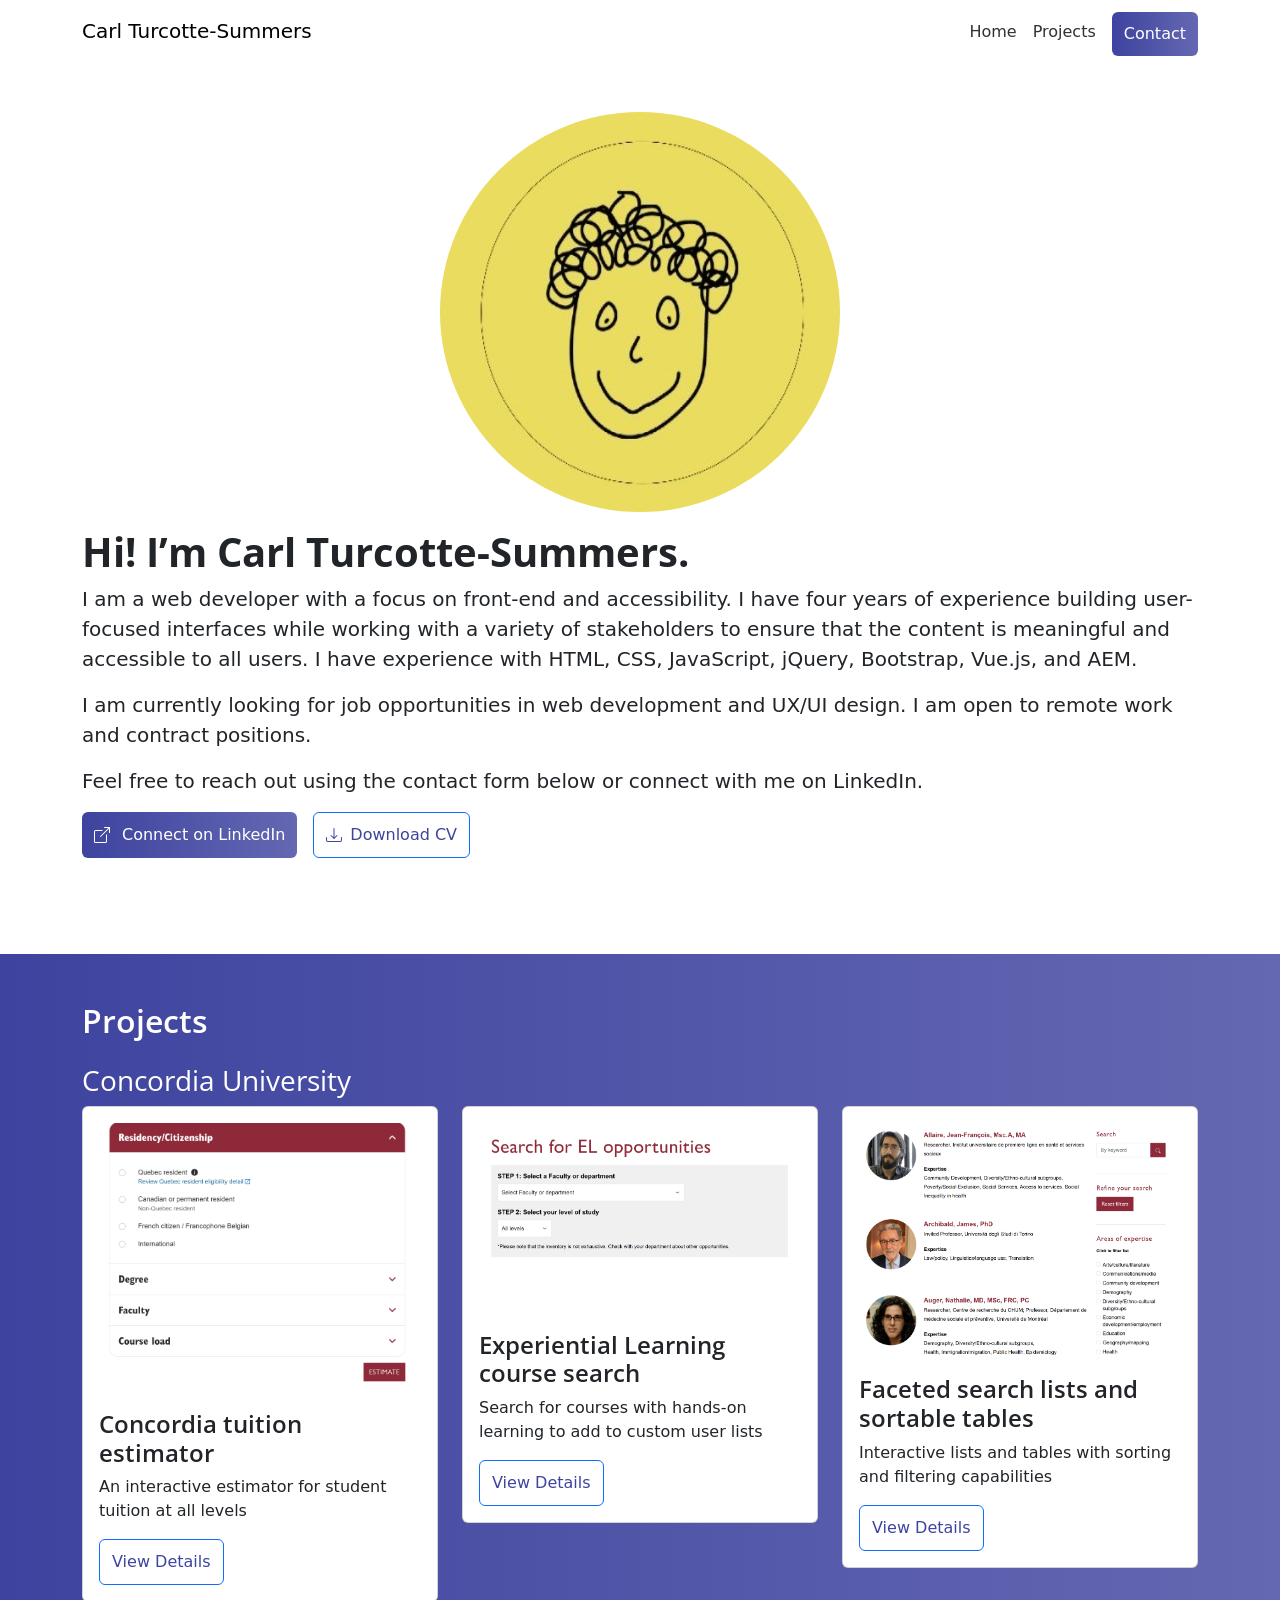
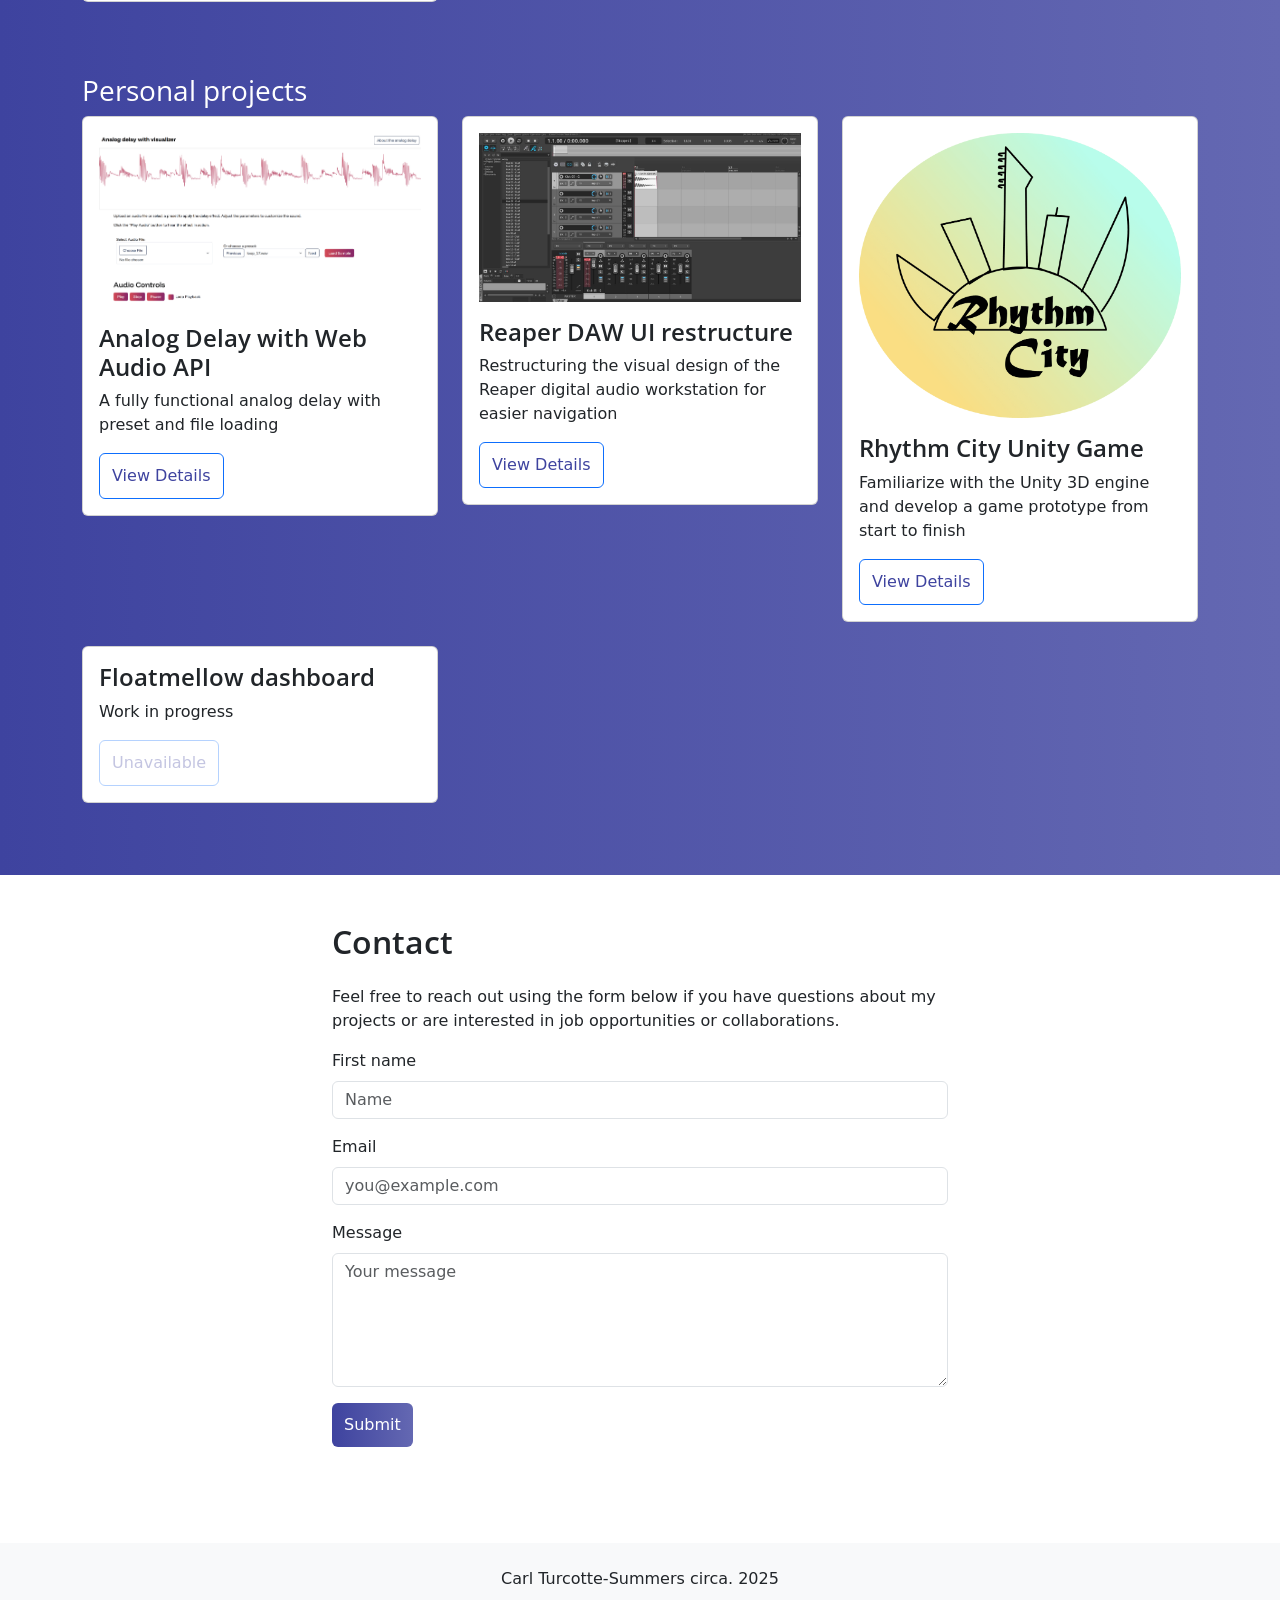
==== commit c193a173: "Add animations to homepage" ====
--- a/index.html
+++ b/index.html
@@ -26,7 +26,7 @@
 
   <section class="py-5 d-flex flex-column align-items-center" id="home">
     <div class="img-container">
-      <img src="img\background.jpg" alt="Profile Image" class="rounded-circle mx-auto d-block" style="width: 400px; height: 400px;">
+      <img src="img\background.jpg" alt="Profile Image" class="rounded-circle mx-auto d-block image-animated" style="width: 400px; height: 400px;">
     </div>
     <div class="container mt-3" role="region" aria-label="Introduction">
       <h1>Hi! I’m Carl Turcotte-Summers.</h1>
@@ -52,7 +52,7 @@
     </div>
   </section>
 
-  <section class="py-5 mt-5 bg-gradients" id="projects">
+  <section class="py-5 mt-5 bg-gradients fade-section" id="projects">
     <div class="container" role="region" aria-label="Projects">
       <h2 class="mb-4">Projects</h2>
       <h3 class="fw-normal">Concordia University</h3>
--- a/css/styles.css
+++ b/css/styles.css
@@ -108,5 +108,37 @@
     line-height: 32px;
 }
 
+.image-animated {
+    display: inline-block;
+    animation: slidein .8s ease-in forwards;
+}
+
+.fade-section {
+  animation: fadeIn linear both;
+  animation-timeline: view();
+  animation-range: entry 10% cover 40%; 
+}
+
+@keyframes slidein {
+    0% {
+        transform: translateX(-1000px) rotate(0deg);
+        opacity: 0;
+    }
+    100% {
+        transform: translateX(0) rotate(360deg);
+        opacity: 100%;
+    }
+}
+
+@keyframes fadeIn {
+  from {
+    opacity: 0;
+    transform: translateY(50px);
+  }
+  to {
+    opacity: 1;
+    transform: translateY(0);
+  }
+}
 
 
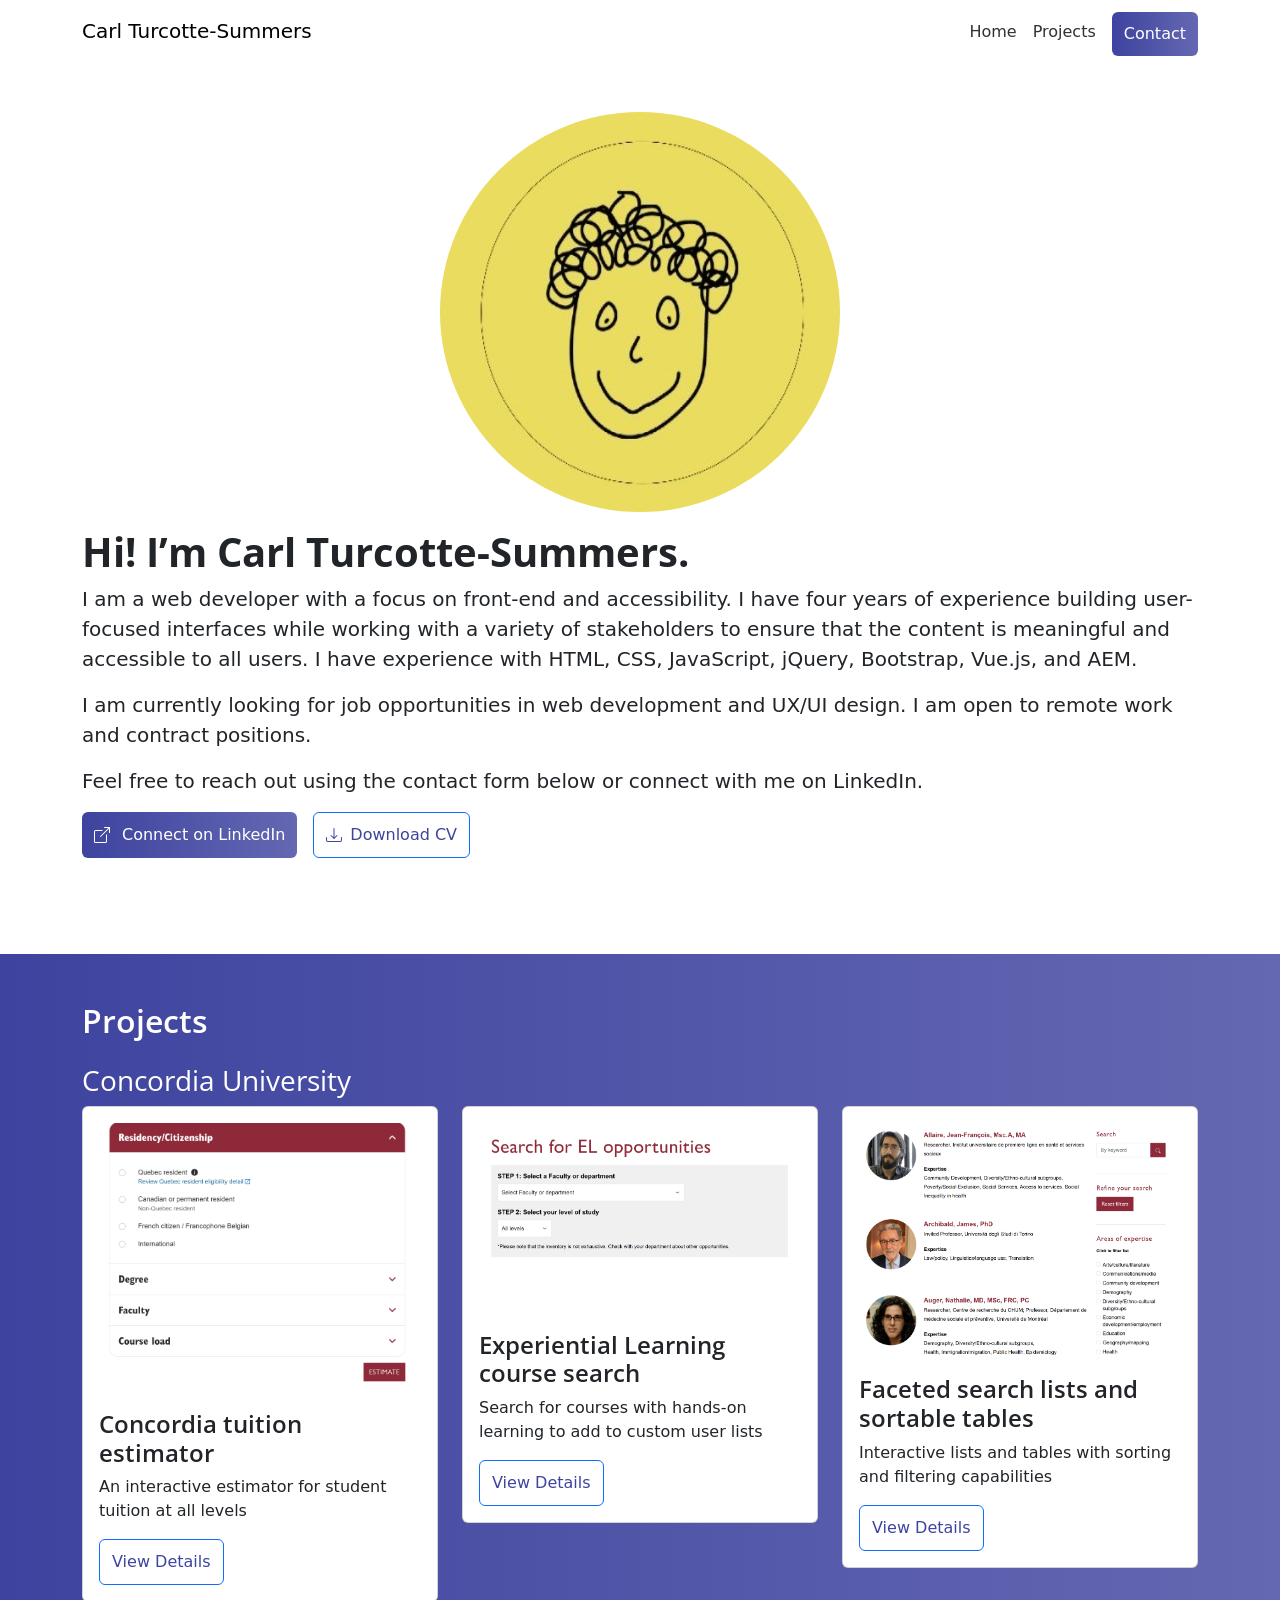
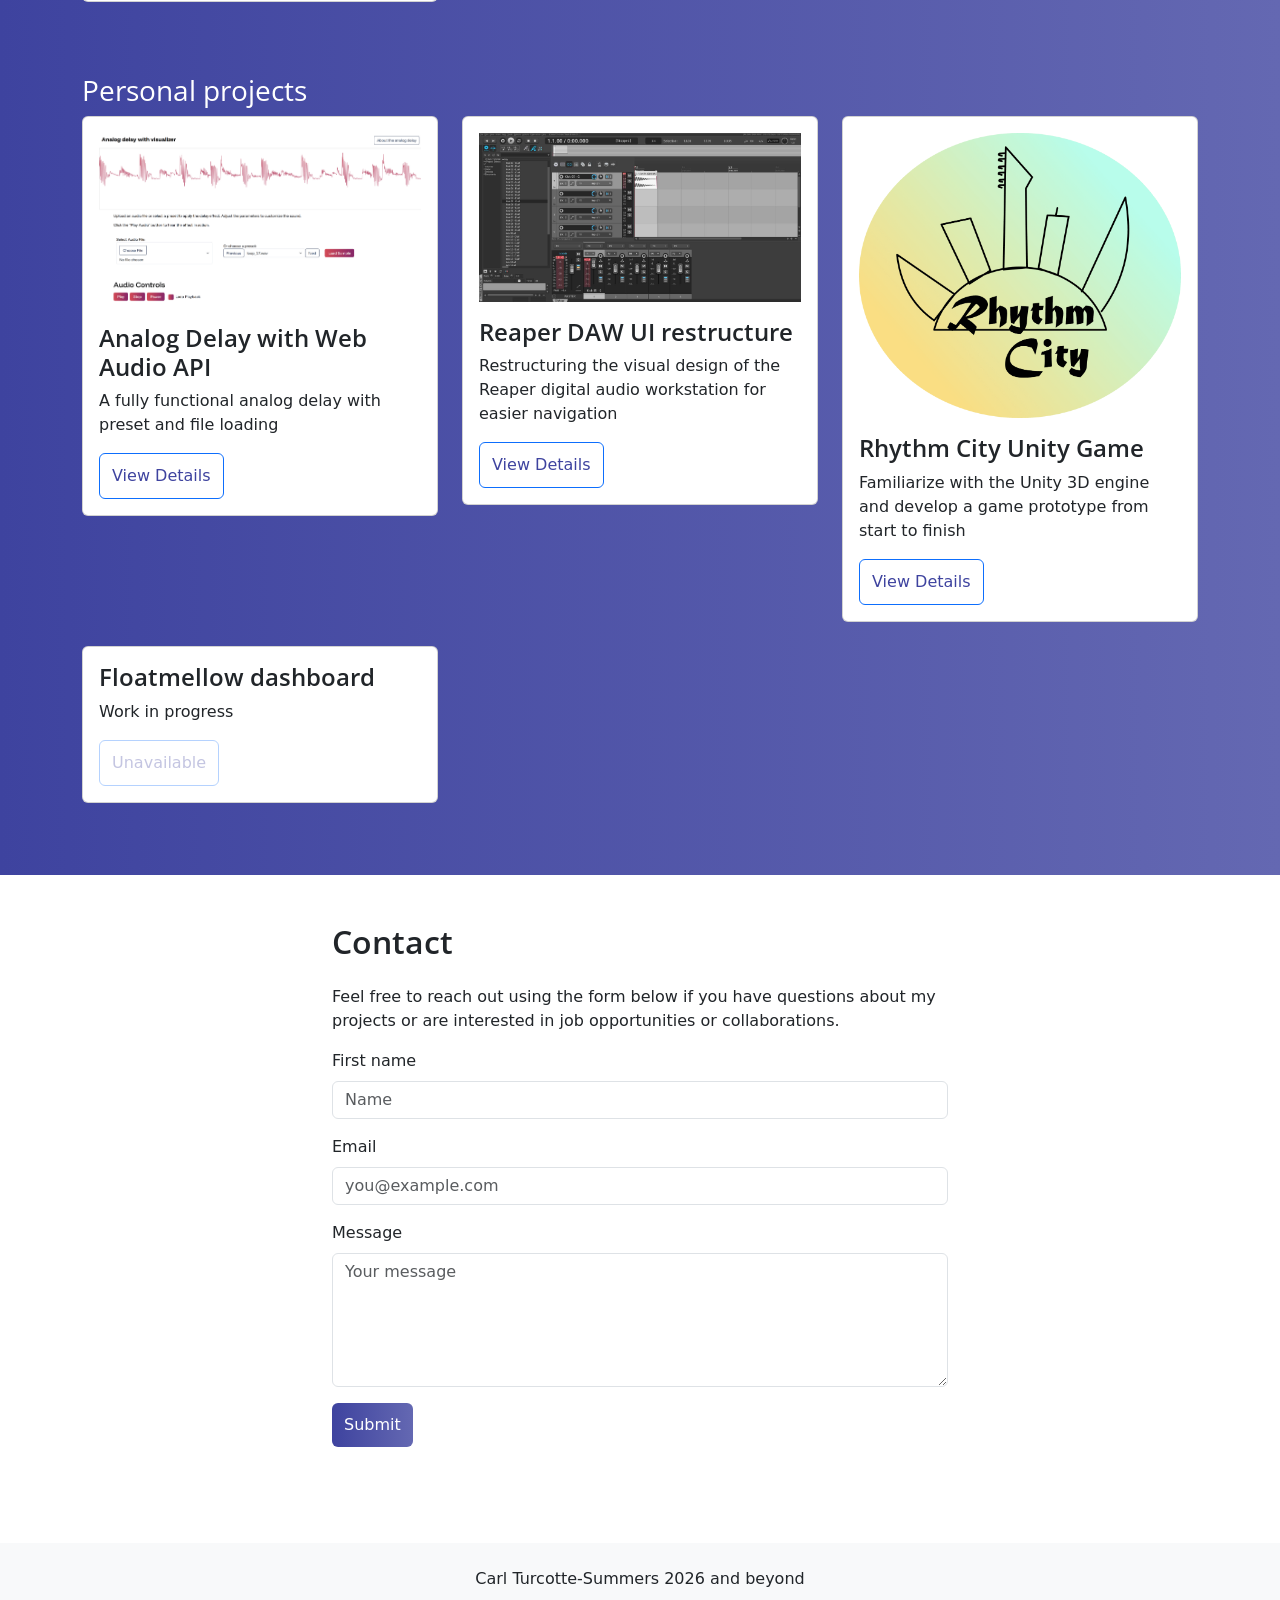
==== commit 8d98b0a6: "Update footer info" ====
--- a/index.html
+++ b/index.html
@@ -283,7 +283,7 @@
   </section>
 
   <footer class="text-center py-4 bg-light mt-5">
-    <p class="mb-0">Carl Turcotte-Summers circa. 2025</p>
+    <p class="mb-0">Carl Turcotte-Summers 2026 and beyond</p>
   </footer>
 
   <script src="https://cdn.jsdelivr.net/npm/bootstrap@5.3.3/dist/js/bootstrap.bundle.min.js"></script>
